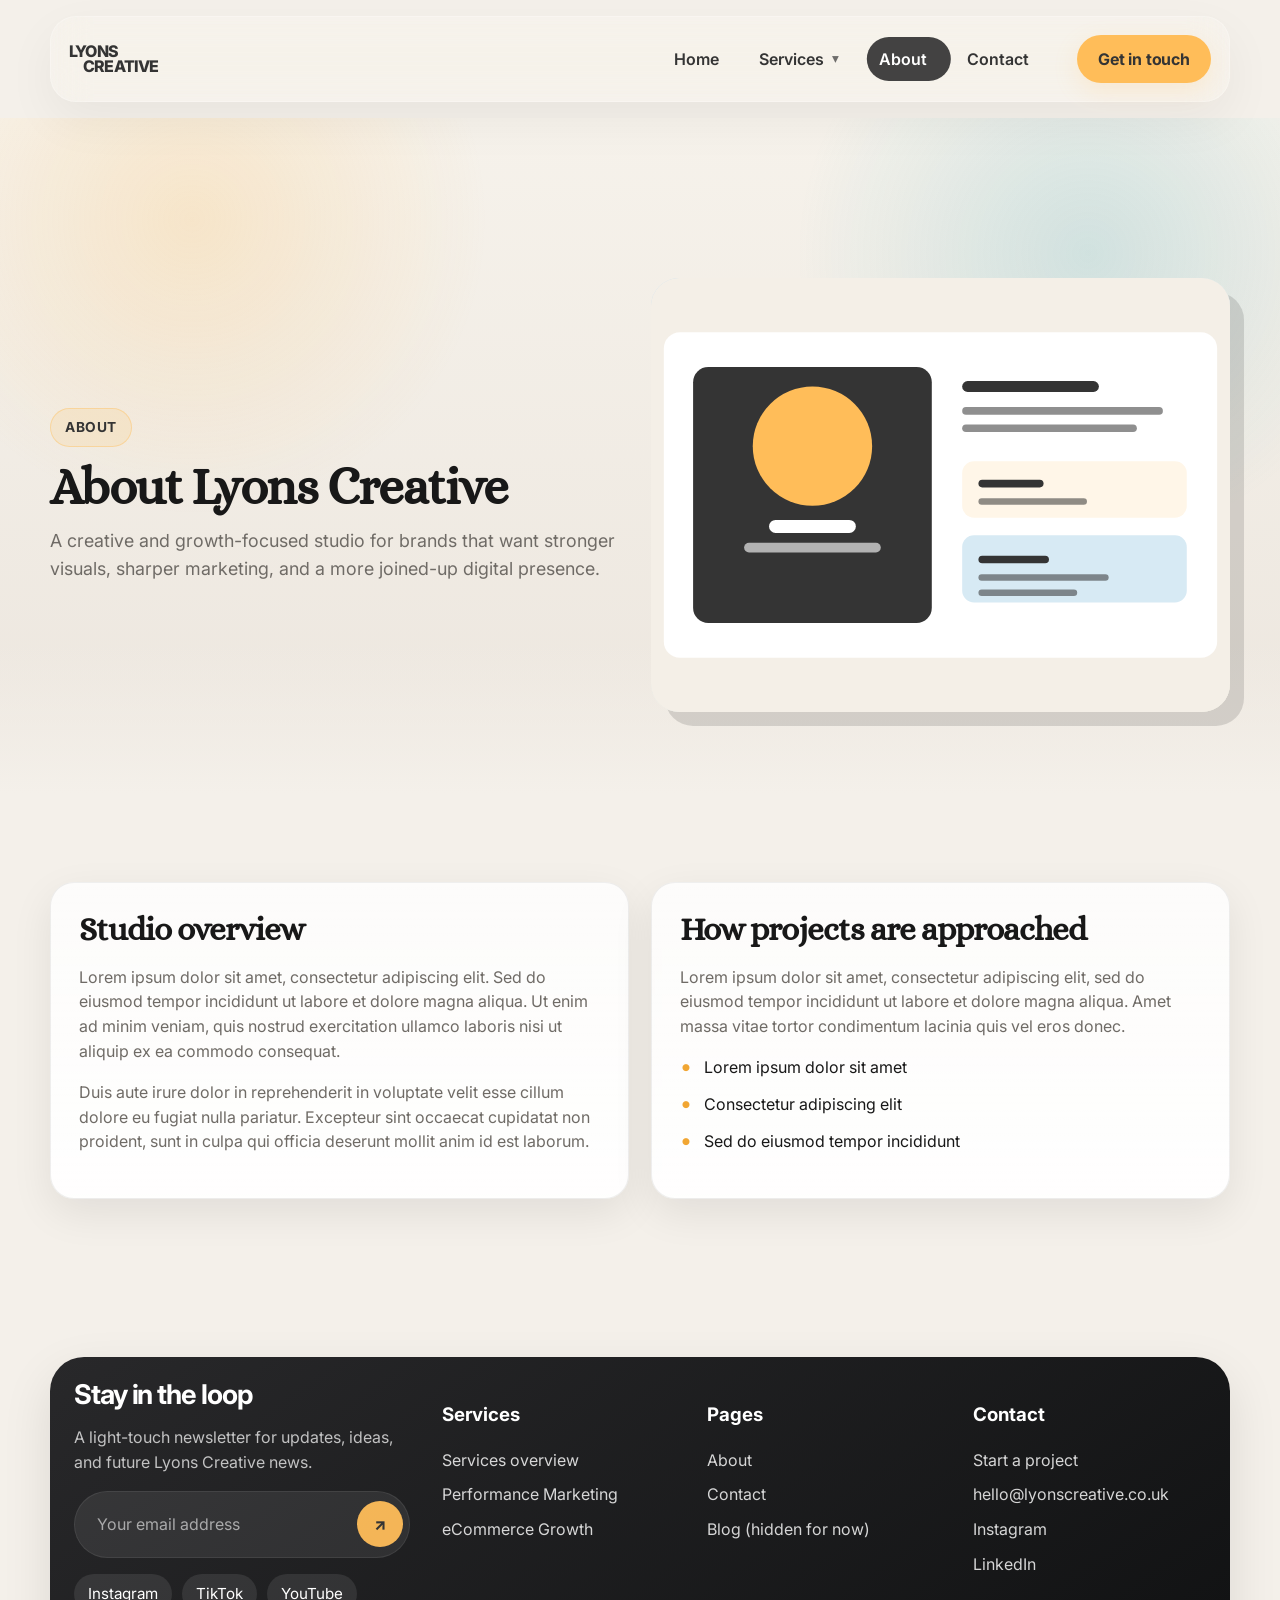
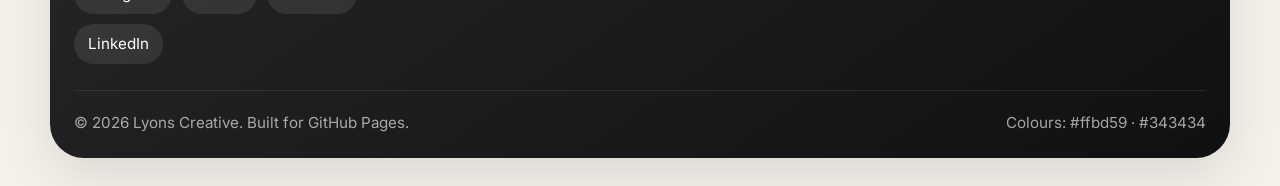
==== about.html @ acfa777e "Add files via upload" ====
<!doctype html>
<html lang="en">
<head>
  <meta charset="utf-8">
  <meta name="viewport" content="width=device-width, initial-scale=1">
  <title>About | Lyons Creative</title>
  <meta name="description" content="About Lyons Creative, a creative and growth-focused studio for modern brands.">
  <meta name="theme-color" content="#ffbd59">
  <meta property="og:title" content="About | Lyons Creative">
  <meta property="og:description" content="About Lyons Creative, a creative and growth-focused studio for modern brands.">
  <meta property="og:type" content="website">
  <link rel="stylesheet" href="assets/css/styles.css">
  <link rel="icon" href="assets/img/favicon.svg" type="image/svg+xml">
</head>
<body>
  <a class="skip-link" href="#main">Skip to content</a>
  <div class="page-shell">
    
<header class="site-header">
  <div class="header-shell">
    <a class="brand" href="index.html" aria-label="Lyons Creative home">
      <span>LYONS</span>
      <span>CREATIVE</span>
    </a>
    <div class="nav-wrap">
      <button class="nav-toggle" aria-expanded="false" aria-controls="primary-nav" aria-label="Open menu">☰</button>
      <nav class="site-nav" id="primary-nav" aria-label="Primary">
        <ul class="nav-list">
          <span class="nav-pill" aria-hidden="true"></span>
          <li class="nav-item" data-pill="true">
            <a class="nav-link" href="index.html">Home</a>
            
        </li><li class="nav-item has-dropdown" data-pill="true">
            <a class="nav-link" href="services.html">Services <span class="caret">▾</span></a>
            <div class="nav-dropdown"><a class="dropdown-link" href="performance-marketing.html">
                  <strong>Performance Marketing</strong>
                  <span>Paid ads, campaign management, creative testing</span>
                </a><a class="dropdown-link" href="ecommerce-growth.html">
                  <strong>eCommerce Growth</strong>
                  <span>Shopify, Klaviyo, flows, campaigns, retention</span>
                </a></div>
        </li><li class="nav-item is-current" data-pill="true">
            <a class="nav-link" href="about.html">About</a>
            
        </li><li class="nav-item" data-pill="true">
            <a class="nav-link" href="contact.html">Contact</a>
            
        </li>
        </ul>
      </nav>
      <a class="btn nav-cta" href="contact.html">Get in touch</a>
    </div>
  </div>
</header>

    <main id="main">
      
<section class="page-hero">
  <div class="container">
    <div class="grid-2" style="align-items:center;">
      <div class="section-head" style="margin-bottom:0;">
        <span class="eyebrow">About</span>
        <h1 class="title-xl">About Lyons Creative</h1>
        <p class="lead">A creative and growth-focused studio for brands that want stronger visuals, sharper marketing, and a more joined-up digital presence.</p>
      </div>
      <div class="image-card">
        <img src="assets/img/about-studio.svg" alt="Abstract studio illustration">
      </div>
    </div>
  </div>
</section>

<section class="section">
  <div class="container grid-2">
    <div class="card soft">
      <h2 class="title-md">Studio overview</h2>
      <p class="muted">Lorem ipsum dolor sit amet, consectetur adipiscing elit. Sed do eiusmod tempor incididunt ut labore et dolore magna aliqua. Ut enim ad minim veniam, quis nostrud exercitation ullamco laboris nisi ut aliquip ex ea commodo consequat.</p>
      <p class="muted">Duis aute irure dolor in reprehenderit in voluptate velit esse cillum dolore eu fugiat nulla pariatur. Excepteur sint occaecat cupidatat non proident, sunt in culpa qui officia deserunt mollit anim id est laborum.</p>
    </div>
    <div class="card soft">
      <h2 class="title-md">How projects are approached</h2>
      <p class="muted">Lorem ipsum dolor sit amet, consectetur adipiscing elit, sed do eiusmod tempor incididunt ut labore et dolore magna aliqua. Amet massa vitae tortor condimentum lacinia quis vel eros donec.</p>
      <ul class="check-list">
        <li>Lorem ipsum dolor sit amet</li>
        <li>Consectetur adipiscing elit</li>
        <li>Sed do eiusmod tempor incididunt</li>
      </ul>
    </div>
  </div>
</section>

    </main>
    
<footer class="site-footer">
  <div class="footer-shell">
    <div class="footer-grid">
      <div>
        <h2 class="footer-title">Stay in the loop</h2>
        <p class="muted" style="color: rgba(255,255,255,.72); max-width: 38ch;">A light-touch newsletter for updates, ideas, and future Lyons Creative news.</p>
        <form class="newsletter ajax-form" action="https://formspree.io/f/mpqkbgpd" method="POST" data-ajax-form data-success-message="Thanks — you’re on the list.">
          <input type="hidden" name="_subject" value="New newsletter signup from Lyons Creative">
          <input type="email" name="email" placeholder="Your email address" aria-label="Email address for newsletter" required>
          <button type="submit" aria-label="Submit newsletter form">↗</button>
        </form>
        <div class="form-status newsletter-status" role="status" aria-live="polite"></div>
        <div class="social-row">
          <a class="social-link" href="https://www.instagram.com" target="_blank" rel="noreferrer">Instagram</a>
          <a class="social-link" href="https://www.tiktok.com" target="_blank" rel="noreferrer">TikTok</a>
          <a class="social-link" href="https://www.youtube.com" target="_blank" rel="noreferrer">YouTube</a>
          <a class="social-link" href="https://www.linkedin.com" target="_blank" rel="noreferrer">LinkedIn</a>
        </div>
      </div>
      <div>
        <h3>Services</h3>
        <ul class="footer-list">
          <li><a href="services.html">Services overview</a></li>
          <li><a href="performance-marketing.html">Performance Marketing</a></li>
          <li><a href="ecommerce-growth.html">eCommerce Growth</a></li>
        </ul>
      </div>
      <div>
        <h3>Pages</h3>
        <ul class="footer-list">
          <li><a href="about.html">About</a></li>
          <li><a href="contact.html">Contact</a></li>
          <li><a href="blog.html">Blog (hidden for now)</a></li>
        </ul>
      </div>
      <div>
        <h3>Contact</h3>
        <ul class="footer-list">
          <li><a href="contact.html">Start a project</a></li>
          <li><a href="mailto:hello@lyonscreative.co.uk">hello@lyonscreative.co.uk</a></li>
          <li><a href="https://www.instagram.com" target="_blank" rel="noreferrer">Instagram</a></li>
          <li><a href="https://www.linkedin.com" target="_blank" rel="noreferrer">LinkedIn</a></li>
        </ul>
      </div>
    </div>
    <div class="footer-bottom">
      <span>© <span data-year></span> Lyons Creative. Built for GitHub Pages.</span>
      <span>Colours: #ffbd59 · #343434</span>
    </div>
  </div>
</footer>

  </div>
  <script src="assets/js/main.js"></script>
</body>
</html>
---- assets/css/styles.css ----
@import url("https://fonts.googleapis.com/css2?family=Alice&family=Inter:wght@400;500;600;700;800&display=swap");

:root {
  --accent: #ffbd59;
  --accent-strong: #f1a633;
  --charcoal: #343434;
  --ink: #181818;
  --bg: #f4f0ea;
  --bg-soft: #ede8e0;
  --card: #ffffff;
  --muted: #6f6b66;
  --line: rgba(52, 52, 52, 0.14);
  --shadow-soft: 0 14px 42px rgba(0, 0, 0, 0.08);
  --shadow-card: 0 18px 50px rgba(12, 12, 12, 0.1);
  --radius-xl: 32px;
  --radius-lg: 24px;
  --radius-md: 18px;
  --radius-sm: 12px;
  --container: min(1180px, calc(100vw - 32px));
  --nav-height: 84px;
}

* { box-sizing: border-box; }
html { scroll-behavior: smooth; }

body {
  margin: 0;
  font-family: "Inter", system-ui, -apple-system, BlinkMacSystemFont, "Segoe UI", sans-serif;
  background: var(--bg);
  color: var(--ink);
  line-height: 1.55;
}

body.menu-open { overflow: hidden; }
img { max-width: 100%; display: block; }
a { color: inherit; text-decoration: none; }
button, input, textarea { font: inherit; }
main { overflow: clip; }
.page-shell { min-height: 100vh; }
.container { width: var(--container); margin: 0 auto; }
.section { padding: 88px 0; }
.section-tight { padding: 56px 0; }

.section-head {
  display: grid;
  gap: 14px;
  margin-bottom: 34px;
  max-width: 740px;
}

.eyebrow {
  display: inline-flex;
  align-items: center;
  gap: 8px;
  width: fit-content;
  padding: 8px 14px;
  border-radius: 999px;
  background: rgba(255, 189, 89, 0.14);
  border: 1px solid rgba(255, 189, 89, 0.4);
  color: var(--charcoal);
  font-size: 0.86rem;
  font-weight: 700;
  letter-spacing: 0.04em;
  text-transform: uppercase;
}

.eyebrow.dark {
  background: rgba(255, 255, 255, 0.12);
  border-color: rgba(255, 255, 255, 0.18);
  color: #fff7e7;
}

.display, .title-xl, .title-lg, .title-md {
  font-family: "Alice", Georgia, serif;
  letter-spacing: -0.03em;
}

.display {
  margin: 0;
  font-size: clamp(2.8rem, 5vw, 5.1rem);
  line-height: 0.96;
}

.display.is-light { color: #fff; }

.title-xl {
  margin: 0;
  font-size: clamp(2.2rem, 4vw, 4rem);
  line-height: 1.02;
}

.title-lg {
  margin: 0;
  font-size: clamp(1.9rem, 3.2vw, 3.05rem);
  line-height: 1.08;
}

.title-md {
  margin: 0;
  font-size: clamp(1.5rem, 2.6vw, 2.35rem);
  line-height: 1.12;
}

.lead {
  margin: 0;
  font-size: clamp(1.02rem, 1.4vw, 1.17rem);
  color: var(--muted);
  max-width: 70ch;
}

.muted { color: var(--muted); }
.kicker { margin: 0; font-weight: 700; color: var(--charcoal); }
.flow > * + * { margin-top: 16px; }

.btn-row {
  display: flex;
  flex-wrap: wrap;
  gap: 12px;
  align-items: center;
}

.btn {
  --btn-bg: var(--accent);
  --btn-fg: var(--charcoal);
  display: inline-flex;
  align-items: center;
  justify-content: center;
  gap: 10px;
  min-height: 48px;
  padding: 0 20px;
  border-radius: 999px;
  border: 1px solid transparent;
  background: var(--btn-bg);
  color: var(--btn-fg);
  font-weight: 700;
  letter-spacing: -0.01em;
  box-shadow: 0 8px 24px rgba(255, 189, 89, 0.18);
  transition: transform 240ms ease, box-shadow 240ms ease, background-color 240ms ease, color 240ms ease, border-color 240ms ease;
}

.btn:hover, .btn:focus-visible {
  transform: translateY(-2px) scale(1.02);
  box-shadow: 0 16px 28px rgba(255, 189, 89, 0.28);
}

.btn:focus-visible {
  outline: 3px solid rgba(255, 189, 89, 0.38);
  outline-offset: 3px;
}

.btn.ghost {
  --btn-bg: rgba(255, 255, 255, 0.1);
  --btn-fg: #ffffff;
  border-color: rgba(255, 255, 255, 0.18);
  box-shadow: none;
  backdrop-filter: blur(10px);
}

.btn.ghost-dark {
  --btn-bg: rgba(52, 52, 52, 0.06);
  --btn-fg: var(--charcoal);
  border-color: rgba(52, 52, 52, 0.12);
  box-shadow: none;
}

.link-inline {
  display: inline-flex;
  gap: 8px;
  align-items: center;
  font-weight: 700;
  color: var(--charcoal);
}

.link-inline::after {
  content: "↗";
  transform: translateY(-1px);
}

.skip-link {
  position: absolute;
  left: 12px;
  top: -100px;
  z-index: 999;
  background: var(--ink);
  color: white;
  padding: 12px 16px;
  border-radius: 14px;
}

.skip-link:focus { top: 12px; }

.site-header {
  position: sticky;
  top: 0;
  z-index: 60;
  padding: 16px 0;
  pointer-events: none;
}

.site-header .header-shell {
  width: var(--container);
  margin: 0 auto;
  display: flex;
  align-items: center;
  gap: 18px;
  justify-content: space-between;
  min-height: var(--nav-height);
  padding: 14px 18px;
  border-radius: 26px;
  background: rgba(255, 255, 255, 0.14);
  backdrop-filter: blur(18px) saturate(140%);
  -webkit-backdrop-filter: blur(18px) saturate(140%);
  border: 1px solid rgba(255, 255, 255, 0.22);
  box-shadow: 0 18px 50px rgba(18, 18, 18, 0.05);
  pointer-events: auto;
}

.site-header.is-overlay {
  position: absolute;
  inset: 0 0 auto;
}

.site-header.is-overlay .header-shell {
  background: rgba(255, 255, 255, 0.14);
  border-color: rgba(255, 255, 255, 0.22);
  box-shadow: 0 18px 50px rgba(18, 18, 18, 0.05);
}

.site-header.is-overlay .brand,
.site-header.is-overlay .nav-link,
.site-header.is-overlay .nav-toggle {
  color: white;
}

.brand {
  position: relative;
  z-index: 2;
  display: inline-grid;
  gap: 0;
  min-width: 160px;
  font-weight: 800;
  line-height: 0.92;
  letter-spacing: -0.05em;
  color: var(--charcoal);
  transition: transform 220ms ease;
}

.brand span:last-child { padding-left: 14px; }
.brand:hover { transform: scale(1.045); }

.nav-wrap {
  position: relative;
  display: flex;
  align-items: center;
  gap: 18px;
}

.site-nav { position: relative; }

.nav-list {
  position: relative;
  display: flex;
  align-items: center;
  gap: 4px;
  list-style: none;
  margin: 0;
  padding: 6px;
  border-radius: 999px;
}

.nav-pill {
  position: absolute;
  top: 6px;
  left: 6px;
  width: 0;
  height: calc(100% - 12px);
  border-radius: 999px;
  background: rgba(52, 52, 52, 0.92);
  opacity: 0;
  transition: transform 260ms ease, width 260ms ease, opacity 220ms ease;
  pointer-events: none;
}

.site-header.is-overlay .nav-pill {
  background: rgba(255, 255, 255, 0.18);
  border: 1px solid rgba(255, 255, 255, 0.16);
}

.nav-item { position: relative; }

.nav-link {
  position: relative;
  z-index: 2;
  display: inline-flex;
  align-items: center;
  gap: 8px;
  height: 44px;
  padding: 0 18px;
  border-radius: 999px;
  color: var(--charcoal);
  font-weight: 600;
  transition: color 220ms ease;
}

.nav-link .caret { font-size: 0.85rem; opacity: 0.7; }
.nav-item.is-current > .nav-link, .nav-item.is-hovered > .nav-link { color: white; }

.nav-cta { margin-left: 6px; }

.nav-dropdown {
  position: absolute;
  top: calc(100% + 14px);
  left: 0;
  min-width: 260px;
  display: grid;
  gap: 8px;
  padding: 14px;
  border-radius: 22px;
  background: rgba(244, 240, 234, 0.96);
  border: 1px solid rgba(52, 52, 52, 0.08);
  box-shadow: var(--shadow-card);
  opacity: 0;
  visibility: hidden;
  transform: translateY(8px);
  transition: opacity 220ms ease, transform 220ms ease, visibility 220ms ease;
}

.site-header.is-overlay .nav-dropdown {
  background: rgba(36, 34, 33, 0.95);
  border-color: rgba(255, 255, 255, 0.1);
}

.nav-item.has-dropdown:hover .nav-dropdown,
.nav-item.has-dropdown:focus-within .nav-dropdown,
.nav-item.has-dropdown.is-open .nav-dropdown {
  opacity: 1;
  visibility: visible;
  transform: translateY(0);
}

.dropdown-link {
  display: grid;
  gap: 6px;
  padding: 14px 16px;
  border-radius: 16px;
  transition: background 220ms ease, transform 220ms ease;
}

.dropdown-link strong { font-size: 0.98rem; }
.dropdown-link span { font-size: 0.92rem; color: var(--muted); }
.site-header.is-overlay .dropdown-link { color: white; }
.site-header.is-overlay .dropdown-link span { color: rgba(255, 255, 255, 0.72); }

.dropdown-link:hover, .dropdown-link:focus-visible {
  background: rgba(255, 189, 89, 0.16);
  transform: translateX(2px);
}

.nav-toggle {
  display: none;
  width: 48px;
  height: 48px;
  border: 0;
  border-radius: 16px;
  background: rgba(52, 52, 52, 0.08);
  color: var(--charcoal);
}

.hero {
  position: relative;
  min-height: 100svh;
  display: grid;
  align-items: end;
  padding: 28px 0 28px;
}

.hero::before {
  content: "";
  position: absolute;
  inset: 0;
  background:
    linear-gradient(180deg, rgba(22, 20, 21, 0.42) 0%, rgba(22, 20, 21, 0.26) 22%, rgba(22, 20, 21, 0.52) 100%),
    radial-gradient(circle at 50% 70%, rgba(255, 189, 89, 0.2), transparent 38%);
  pointer-events: none;
}

.hero-media {
  position: absolute;
  inset: 0;
  overflow: hidden;
}

.hero-media img {
  width: 100%;
  height: 100%;
  object-fit: cover;
}

.hero-inner {
  position: relative;
  z-index: 2;
  width: var(--container);
  margin: 0 auto;
  display: grid;
  gap: 26px;
  padding: clamp(110px, 16vw, 160px) 0 46px;
}

.hero-frame {
  max-width: 840px;
  padding: clamp(20px, 3vw, 34px);
  border-radius: 34px;
  border: 1px solid rgba(255, 255, 255, 0.14);
  background: rgba(255, 255, 255, 0.06);
  backdrop-filter: blur(4px);
}

.hero-topnote {
  width: fit-content;
  display: inline-flex;
  align-items: center;
  gap: 12px;
  margin-bottom: 18px;
  padding: 12px 16px;
  border-radius: 18px;
  border: 1px solid rgba(255, 255, 255, 0.18);
  color: #fffaf2;
  background: rgba(255, 255, 255, 0.06);
  font-weight: 600;
}

.hero-copy { display: grid; gap: 18px; }
.hero-copy .lead { color: rgba(255, 255, 255, 0.84); max-width: 60ch; }

.section-card {
  background: var(--card);
  border-radius: var(--radius-xl);
  border: 1px solid rgba(52, 52, 52, 0.08);
  box-shadow: var(--shadow-soft);
}

.two-col {
  display: grid;
  grid-template-columns: 1.05fr 1fr;
  gap: 40px;
  align-items: center;
}

.image-card {
  position: relative;
  overflow: hidden;
  border-radius: 28px;
  background: linear-gradient(160deg, #c9e0f0, #f1efe2);
  box-shadow: 14px 14px 0 rgba(52, 52, 52, 0.16);
}

.image-card img {
  width: 100%;
  aspect-ratio: 4 / 3;
  object-fit: cover;
}

.logo-row {
  display: flex;
  flex-wrap: wrap;
  gap: 28px;
  align-items: center;
}

.logo-chip {
  display: inline-flex;
  align-items: center;
  gap: 10px;
  padding: 10px 16px;
  border-radius: 999px;
  background: rgba(52, 52, 52, 0.04);
  transition: transform 220ms ease, background 220ms ease;
}

.logo-chip:hover {
  transform: scale(1.06);
  background: rgba(255, 189, 89, 0.16);
}

.logo-chip strong { font-size: 1.1rem; }

.ticker-wrap {
  overflow: hidden;
  border-radius: 999px;
  background: var(--charcoal);
  color: #fff9f0;
  border: 1px solid rgba(0, 0, 0, 0.14);
}

.ticker {
  display: flex;
  min-width: max-content;
  padding: 14px 0;
  font-weight: 600;
  white-space: nowrap;
  animation: tickerScroll 28s linear infinite;
}

.ticker:hover { animation-play-state: paused; }
.ticker span { padding-right: 40px; }

@keyframes tickerScroll {
  from { transform: translateX(0); }
  to { transform: translateX(-50%); }
}

.dark-panel {
  padding: 34px;
  border-radius: 28px;
  background: linear-gradient(145deg, #2f2f32, #1d1d20);
  color: white;
  box-shadow: var(--shadow-card);
}

.roll-grid {
  display: grid;
  grid-template-columns: repeat(2, minmax(0, 1fr));
  gap: 18px;
}

.roll-card {
  position: relative;
  min-height: 196px;
  padding: 24px 22px;
  border-radius: 24px;
  border: 1px solid rgba(255, 255, 255, 0.12);
  overflow: hidden;
  background: rgba(255, 255, 255, 0.04);
  transition: transform 240ms ease, border-color 240ms ease, background 240ms ease;
}

.roll-card:hover {
  transform: translateY(-4px);
  border-color: rgba(255, 189, 89, 0.5);
  background: rgba(255, 255, 255, 0.06);
}

.roll-card .label {
  margin: 0 0 20px;
  font-size: 0.85rem;
  letter-spacing: 0.07em;
  text-transform: uppercase;
  color: rgba(255, 255, 255, 0.58);
}

.roll-headline {
  position: relative;
  height: 94px;
  overflow: hidden;
}

.roll-track {
  position: absolute;
  inset: 0;
  display: grid;
  grid-auto-rows: 94px;
  transition: transform 320ms cubic-bezier(.2,.8,.2,1);
}

.roll-card:hover .roll-track { transform: translateY(-94px); }

.roll-primary, .roll-secondary {
  display: flex;
  align-items: center;
  font-size: clamp(1.6rem, 2vw, 2.35rem);
  line-height: 0.98;
  font-weight: 800;
  letter-spacing: -0.04em;
}

.roll-secondary { color: var(--accent); }

.roll-body {
  margin-top: 18px;
  max-width: 36ch;
  color: rgba(255, 255, 255, 0.78);
}

.split-cta {
  display: grid;
  grid-template-columns: 1.15fr 0.85fr;
  gap: 30px;
  align-items: stretch;
}

.split-cta .panel {
  border-radius: 28px;
  padding: 32px;
  border: 1px solid rgba(52, 52, 52, 0.08);
  background: linear-gradient(180deg, rgba(255,255,255,0.68), rgba(255,255,255,0.92));
  box-shadow: var(--shadow-soft);
}

.list-points {
  display: grid;
  gap: 14px;
  margin: 0;
  padding: 0;
  list-style: none;
}

.list-points li {
  display: flex;
  align-items: flex-start;
  gap: 12px;
}

.list-points li::before {
  content: "";
  width: 10px;
  height: 10px;
  margin-top: 9px;
  border-radius: 999px;
  background: var(--accent);
  flex: 0 0 auto;
}

.page-hero {
  position: relative;
  padding: 160px 0 82px;
  overflow: hidden;
  background:
    radial-gradient(circle at 15% 15%, rgba(255, 189, 89, 0.22), transparent 24%),
    radial-gradient(circle at 85% 20%, rgba(47, 160, 181, 0.18), transparent 24%),
    linear-gradient(180deg, #f6f2eb 0%, #ece6de 100%);
}

.page-hero::after {
  content: "";
  position: absolute;
  inset: auto 0 0;
  height: 150px;
  background: linear-gradient(to bottom, transparent, rgba(244, 240, 234, 1));
  pointer-events: none;
}

.page-hero .container {
  position: relative;
  z-index: 1;
}

.grid-2, .grid-3, .grid-4 { display: grid; gap: 22px; }
.grid-2 { grid-template-columns: repeat(2, minmax(0, 1fr)); }
.grid-3 { grid-template-columns: repeat(3, minmax(0, 1fr)); }
.grid-4 { grid-template-columns: repeat(4, minmax(0, 1fr)); }

.card {
  padding: 28px;
  border-radius: 24px;
  background: white;
  border: 1px solid rgba(52, 52, 52, 0.08);
  box-shadow: var(--shadow-soft);
}

.card.soft { background: linear-gradient(180deg, rgba(255,255,255,0.78), rgba(255,255,255,0.94)); }

.card.dark {
  background: linear-gradient(145deg, #302f32, #1d1d20);
  color: white;
  border-color: rgba(255,255,255,0.08);
}

.card .icon {
  width: 50px;
  height: 50px;
  display: inline-grid;
  place-items: center;
  margin-bottom: 16px;
  border-radius: 16px;
  background: rgba(255, 189, 89, 0.18);
  color: var(--charcoal);
  font-size: 1.35rem;
}

.service-card {
  display: grid;
  gap: 18px;
  padding: 22px;
  border-radius: 26px;
  background: white;
  border: 1px solid rgba(52, 52, 52, 0.08);
  box-shadow: var(--shadow-soft);
  transition: transform 240ms ease, box-shadow 240ms ease;
}

.service-card:hover {
  transform: translateY(-4px);
  box-shadow: var(--shadow-card);
}

.service-card img {
  aspect-ratio: 16 / 10;
  object-fit: cover;
  border-radius: 20px;
}

.service-card h3 {
  margin: 0;
  font-size: 1.45rem;
  letter-spacing: -0.03em;
}

.service-card p { margin: 0; color: var(--muted); }

.check-list {
  display: grid;
  gap: 12px;
  margin: 0;
  padding: 0;
  list-style: none;
}

.check-list li {
  display: flex;
  gap: 12px;
  align-items: flex-start;
}

.check-list li::before {
  content: "•";
  color: var(--accent-strong);
  font-size: 1.4rem;
  line-height: 1;
}

.feature-band { padding: 20px 0; overflow: hidden; }
.feature-band .band-inner { display: flex; gap: 12px; flex-wrap: wrap; }

.tag {
  display: inline-flex;
  align-items: center;
  gap: 8px;
  padding: 11px 14px;
  border-radius: 999px;
  background: rgba(52, 52, 52, 0.05);
  color: var(--charcoal);
  font-weight: 600;
}

.stats {
  display: grid;
  grid-template-columns: repeat(3, minmax(0, 1fr));
  gap: 18px;
}

.stat {
  padding: 22px;
  border-radius: 24px;
  background: rgba(255, 255, 255, 0.75);
  border: 1px solid rgba(52, 52, 52, 0.08);
}

.stat strong {
  display: block;
  font-family: "Alice", Georgia, serif;
  font-size: clamp(2rem, 3vw, 3rem);
  line-height: 1;
  margin-bottom: 10px;
}

.post-grid {
  display: grid;
  gap: 22px;
  grid-template-columns: repeat(3, minmax(0, 1fr));
}

.post-card {
  border-radius: 24px;
  overflow: hidden;
  background: white;
  border: 1px solid rgba(52, 52, 52, 0.08);
  box-shadow: var(--shadow-soft);
}

.post-card img {
  aspect-ratio: 16 / 9;
  object-fit: cover;
}

.post-card .copy {
  padding: 22px;
  display: grid;
  gap: 14px;
}

.contact-shell {
  display: grid;
  gap: 24px;
  grid-template-columns: 1fr 0.9fr;
  align-items: start;
}

.form-card {
  padding: 28px;
  border-radius: 26px;
  background: white;
  border: 1px solid rgba(52, 52, 52, 0.08);
  box-shadow: var(--shadow-soft);
}

.form-grid {
  display: grid;
  gap: 16px;
  grid-template-columns: repeat(2, minmax(0, 1fr));
}

.field, .field-full {
  display: grid;
  gap: 8px;
}

.field-full { grid-column: 1 / -1; }

label {
  font-weight: 600;
  color: var(--charcoal);
}

input, textarea {
  width: 100%;
  border: 1px solid rgba(52, 52, 52, 0.14);
  background: #fffdf9;
  border-radius: 16px;
  padding: 14px 16px;
  transition: border-color 220ms ease, box-shadow 220ms ease;
}

input:focus, textarea:focus {
  outline: none;
  border-color: rgba(255, 189, 89, 0.8);
  box-shadow: 0 0 0 4px rgba(255, 189, 89, 0.18);
}

textarea {
  min-height: 150px;
  resize: vertical;
}

.form-note {
  font-size: 0.95rem;
  color: var(--muted);
}

.info-stack { display: grid; gap: 18px; }

.info-card {
  padding: 24px;
  border-radius: 24px;
  background: linear-gradient(180deg, rgba(255,255,255,0.72), rgba(255,255,255,0.9));
  border: 1px solid rgba(52, 52, 52, 0.08);
  box-shadow: var(--shadow-soft);
}

.site-footer {
  margin-top: 70px;
  padding: 0 0 28px;
}

.footer-shell {
  width: var(--container);
  margin: 0 auto;
  padding: 24px;
  border-radius: 34px;
  background: linear-gradient(145deg, #28282a, #0f1011);
  color: white;
  box-shadow: var(--shadow-card);
}

.footer-grid {
  display: grid;
  gap: 32px;
  grid-template-columns: 1.15fr 0.8fr 0.8fr 0.8fr;
}

.footer-title {
  margin: 0 0 14px;
  font-size: 1.7rem;
  line-height: 1.04;
  letter-spacing: -0.04em;
}

.newsletter {
  display: flex;
  max-width: 360px;
  padding: 6px;
  border-radius: 999px;
  background: rgba(255, 255, 255, 0.08);
  border: 1px solid rgba(255, 255, 255, 0.08);
}

.newsletter input {
  border: 0;
  background: transparent;
  color: white;
  box-shadow: none;
}

.newsletter input::placeholder { color: rgba(255,255,255,0.58); }

.newsletter button {
  flex: 0 0 auto;
  width: 46px;
  height: 46px;
  border: 0;
  border-radius: 999px;
  background: rgba(255, 189, 89, 0.95);
  color: var(--charcoal);
  font-weight: 800;
}

.social-row {
  display: flex;
  flex-wrap: wrap;
  gap: 10px;
  margin-top: 16px;
}

.social-link {
  display: inline-flex;
  align-items: center;
  justify-content: center;
  min-width: 40px;
  height: 40px;
  padding: 0 14px;
  border-radius: 999px;
  background: rgba(255, 255, 255, 0.09);
  color: white;
  font-size: 0.95rem;
  transition: transform 220ms ease, background 220ms ease;
}

.social-link:hover {
  transform: translateY(-2px);
  background: rgba(255, 189, 89, 0.18);
}

.footer-list {
  display: grid;
  gap: 10px;
  margin: 0;
  padding: 0;
  list-style: none;
}

.footer-list a {
  color: rgba(255, 255, 255, 0.82);
  transition: color 220ms ease;
}

.footer-list a:hover { color: white; }

.footer-bottom {
  display: flex;
  justify-content: space-between;
  gap: 18px;
  align-items: center;
  margin-top: 26px;
  padding-top: 20px;
  border-top: 1px solid rgba(255,255,255,0.09);
  color: rgba(255,255,255,0.62);
  font-size: 0.95rem;
}

.hidden { display: none !important; }

@media (max-width: 1080px) {
  .two-col, .split-cta, .contact-shell, .footer-grid { grid-template-columns: 1fr; }
  .grid-4 { grid-template-columns: repeat(2, minmax(0, 1fr)); }
  .grid-3, .post-grid, .stats { grid-template-columns: 1fr; }
}

@media (max-width: 900px) {
  .roll-grid, .grid-2, .form-grid { grid-template-columns: 1fr; }
  .site-header .header-shell { min-height: 72px; position: relative; }
  .nav-wrap { position: static; }
  .nav-toggle { display: inline-grid; place-items: center; }

  .site-nav {
    position: absolute;
    top: calc(100% + 10px);
    right: 0;
    left: 0;
    width: 100%;
    opacity: 0;
    visibility: hidden;
    transform: translateY(-8px);
    transition: opacity 220ms ease, transform 220ms ease, visibility 220ms ease;
    z-index: 80;
  }

  .site-nav.is-open {
    opacity: 1;
    visibility: visible;
    transform: translateY(0);
  }

  .nav-list {
    flex-direction: column;
    align-items: stretch;
    gap: 2px;
    padding: 16px;
    border-radius: 24px;
    background: rgba(244, 240, 234, 0.98);
    border: 1px solid rgba(52, 52, 52, 0.08);
    box-shadow: var(--shadow-card);
  }

  .site-header.is-overlay .nav-list {
    background: rgba(32, 31, 33, 0.96);
    border-color: rgba(255, 255, 255, 0.08);
  }

  .nav-pill { display: none; }

  .nav-link {
    justify-content: space-between;
    height: auto;
    min-height: 46px;
    width: 100%;
  }

  .nav-list {
    width: 100%;
  }

  .nav-item.is-current > .nav-link,
  .nav-item.is-hovered > .nav-link {
    color: var(--charcoal);
    background: rgba(255, 189, 89, 0.16);
  }

  .site-header.is-overlay .nav-item.is-current > .nav-link,
  .site-header.is-overlay .nav-item.is-hovered > .nav-link {
    color: white;
    background: rgba(255, 189, 89, 0.14);
  }

  /* Mobile Services submenu: collapsed by default, animated open on click. */
  .nav-dropdown {
    display: grid;
    position: static;
    min-width: unset;
    max-height: 0;
    overflow: hidden;
    gap: 8px;
    margin-top: 0;
    padding: 0 8px 0 16px;
    opacity: 0;
    visibility: hidden;
    transform: translateY(-6px);
    background: transparent !important;
    border: 0 !important;
    box-shadow: none;
    transition: max-height 320ms ease, opacity 220ms ease, transform 260ms ease, margin-top 260ms ease, padding 260ms ease, visibility 0ms linear 320ms;
  }

  .nav-item.has-dropdown.is-open .nav-dropdown {
    max-height: 360px;
    margin-top: 8px;
    padding: 8px 8px 8px 16px;
    opacity: 1;
    visibility: visible;
    transform: translateY(0);
    transition: max-height 320ms ease, opacity 220ms ease, transform 260ms ease, margin-top 260ms ease, padding 260ms ease, visibility 0ms;
  }

  .nav-cta { display: none; }
}

@media (max-width: 640px) {
  :root { --container: min(1180px, calc(100vw - 20px)); }
  .section { padding: 72px 0; }
  .hero-inner { padding-top: 118px; padding-bottom: 28px; }
  .hero-frame { padding: 18px; border-radius: 24px; }
  .dark-panel, .card, .service-card, .form-card, .info-card, .split-cta .panel { padding: 22px; }
  .footer-shell { padding: 18px; }
  .footer-bottom { flex-direction: column; align-items: flex-start; }
  .grid-4 { grid-template-columns: 1fr; }
}


.hero.hero-parallax {
  isolation: isolate;
  background: linear-gradient(180deg, #f7c57c 0%, #f4b86d 18%, #e39f68 36%, #7797a0 72%, #355c60 100%);
}

.hero.hero-parallax::before {
  background:
    linear-gradient(180deg, rgba(24, 20, 18, 0.16) 0%, rgba(24, 20, 18, 0.08) 18%, rgba(24, 20, 18, 0.42) 100%),
    radial-gradient(circle at 50% 68%, rgba(255, 208, 133, 0.38), transparent 28%),
    radial-gradient(circle at 18% 20%, rgba(255, 247, 228, 0.42), transparent 26%);
}

.hero-media {
  transform: translate3d(0, calc(var(--parallax-offset, 0px) * 0.35), 0);
  will-change: transform;
}

.hero-parallax-layer,
.hero-grain {
  position: absolute;
  inset: 0;
}

.hero-sky {
  background:
    radial-gradient(circle at 50% 28%, rgba(255, 248, 232, 0.78), rgba(255, 248, 232, 0.05) 22%, transparent 24%),
    linear-gradient(180deg, rgba(255, 237, 203, 0.92) 0%, rgba(255, 198, 124, 0.92) 24%, rgba(230, 144, 102, 0.88) 52%, rgba(93, 131, 142, 0.8) 78%, rgba(42, 74, 79, 0.84) 100%);
}

.hero-glow {
  inset: auto 0 18% 0;
  height: 48%;
  background:
    radial-gradient(circle at 50% 20%, rgba(255, 214, 151, 0.72), rgba(255, 214, 151, 0.18) 18%, transparent 42%),
    radial-gradient(circle at 70% 42%, rgba(255, 245, 232, 0.16), transparent 18%),
    radial-gradient(circle at 30% 52%, rgba(255, 245, 232, 0.14), transparent 14%);
  transform: translate3d(0, calc(var(--parallax-offset, 0px) * 0.18), 0);
}

.hero-horizon {
  inset: auto 0 0;
  height: 42%;
  background:
    linear-gradient(180deg, rgba(57, 94, 98, 0) 0%, rgba(57, 94, 98, 0.24) 14%, rgba(38, 68, 72, 0.82) 62%, rgba(28, 51, 54, 0.96) 100%),
    radial-gradient(circle at 50% 0%, rgba(255, 211, 132, 0.16), transparent 34%);
  transform: translate3d(0, calc(var(--parallax-offset, 0px) * 0.55), 0) scale(1.04);
  transform-origin: center bottom;
}

.hero-palms {
  bottom: -4%;
  top: auto;
  width: min(34vw, 360px);
  height: 92%;
  background-repeat: no-repeat;
  background-size: contain;
  opacity: 0.92;
  filter: drop-shadow(0 18px 30px rgba(0, 0, 0, 0.22));
}

.hero-palms-left {
  left: -1%;
  background-image: url("data:image/svg+xml,%3Csvg xmlns='http://www.w3.org/2000/svg' viewBox='0 0 320 760'%3E%3Cg fill='none' stroke='%231a2323' stroke-linecap='round' stroke-linejoin='round'%3E%3Cpath d='M108 760C118 642 128 566 154 472C179 380 215 286 270 194' stroke-width='16'/%3E%3Cpath d='M267 196C224 212 189 213 142 198' stroke-width='12'/%3E%3Cpath d='M267 197C220 178 186 147 164 108' stroke-width='12'/%3E%3Cpath d='M267 196C230 228 204 262 191 304' stroke-width='12'/%3E%3Cpath d='M267 195C240 156 233 118 242 78' stroke-width='12'/%3E%3Cpath d='M260 185C218 160 174 156 128 168' stroke-width='10'/%3E%3Cpath d='M256 186C220 220 190 247 150 267' stroke-width='10'/%3E%3Cpath d='M213 292C180 294 146 284 112 263' stroke-width='10'/%3E%3Cpath d='M211 292C178 271 157 240 146 210' stroke-width='10'/%3E%3Cpath d='M205 292C172 317 146 345 128 379' stroke-width='10'/%3E%3C/g%3E%3C/svg%3E");
  transform: translate3d(0, calc(var(--parallax-offset, 0px) * 0.7), 0);
}

.hero-palms-right {
  right: -1%;
  background-image: url("data:image/svg+xml,%3Csvg xmlns='http://www.w3.org/2000/svg' viewBox='0 0 320 760'%3E%3Cg fill='none' stroke='%231a2323' stroke-linecap='round' stroke-linejoin='round'%3E%3Cpath d='M212 760C202 642 192 566 166 472C141 380 105 286 50 194' stroke-width='16'/%3E%3Cpath d='M53 196C96 212 131 213 178 198' stroke-width='12'/%3E%3Cpath d='M53 197C100 178 134 147 156 108' stroke-width='12'/%3E%3Cpath d='M53 196C90 228 116 262 129 304' stroke-width='12'/%3E%3Cpath d='M53 195C80 156 87 118 78 78' stroke-width='12'/%3E%3Cpath d='M60 185C102 160 146 156 192 168' stroke-width='10'/%3E%3Cpath d='M64 186C100 220 130 247 170 267' stroke-width='10'/%3E%3Cpath d='M107 292C140 294 174 284 208 263' stroke-width='10'/%3E%3Cpath d='M109 292C142 271 163 240 174 210' stroke-width='10'/%3E%3Cpath d='M115 292C148 317 174 345 192 379' stroke-width='10'/%3E%3C/g%3E%3C/svg%3E");
  transform: translate3d(0, calc(var(--parallax-offset, 0px) * 0.82), 0);
}

.hero-grain {
  background-image:
    linear-gradient(rgba(255,255,255,0.03), rgba(255,255,255,0.03)),
    url("data:image/svg+xml,%3Csvg xmlns='http://www.w3.org/2000/svg' width='160' height='160' viewBox='0 0 160 160'%3E%3Cg fill='%23ffffff' fill-opacity='.045'%3E%3Ccircle cx='12' cy='18' r='1'/%3E%3Ccircle cx='54' cy='40' r='1'/%3E%3Ccircle cx='96' cy='22' r='1'/%3E%3Ccircle cx='132' cy='52' r='1'/%3E%3Ccircle cx='28' cy='104' r='1'/%3E%3Ccircle cx='74' cy='120' r='1'/%3E%3Ccircle cx='122' cy='102' r='1'/%3E%3Ccircle cx='148' cy='134' r='1'/%3E%3C/g%3E%3C/svg%3E");
  mix-blend-mode: soft-light;
  opacity: 0.75;
}

@media (prefers-reduced-motion: reduce) {
  .hero-media,
  .hero-glow,
  .hero-horizon,
  .hero-palms-left,
  .hero-palms-right {
    transform: none !important;
  }
}


/* Refinements: real tool logos, cleaner hero, smoother ticker, footer/contact fixes */
.logo-row-images {
  gap: 18px;
}

.logo-chip-image {
  min-height: 58px;
  padding: 12px 18px;
  background: #fff;
  border: 1px solid rgba(52, 52, 52, 0.1);
  box-shadow: 0 12px 28px rgba(18, 18, 18, 0.06);
}

.logo-chip-image img {
  display: block;
  width: auto;
  height: clamp(28px, 4vw, 42px);
  max-width: 220px;
  object-fit: contain;
}

.hero.hero-parallax {
  background:
    radial-gradient(circle at 50% 28%, rgba(255, 245, 220, 0.82), transparent 24%),
    radial-gradient(circle at 78% 42%, rgba(255, 189, 89, 0.32), transparent 25%),
    linear-gradient(180deg, #ffd89b 0%, #f2b474 32%, #d78c65 52%, #627f86 75%, #2f5358 100%);
}

.hero-palms {
  display: none;
}

.hero-grain {
  opacity: 0.28;
}

.hero-frame {
  max-width: 900px;
  background: rgba(255, 255, 255, 0.09);
  border-color: rgba(255, 255, 255, 0.22);
}

.ticker {
  gap: 0;
  animation-duration: 24s;
}

.ticker span {
  display: inline-block;
  padding-right: 0;
}

.newsletter {
  align-items: center;
}

.newsletter input {
  flex: 1 1 auto;
  min-width: 0;
}

.newsletter button {
  display: inline-grid;
  place-items: center;
  line-height: 1;
  cursor: pointer;
  transition: transform 220ms ease, background-color 220ms ease, box-shadow 220ms ease;
}

.newsletter button:hover,
.newsletter button:focus-visible {
  transform: translateY(-1px) scale(1.05);
  background: #ffd083;
  box-shadow: 0 12px 24px rgba(255, 189, 89, 0.22);
}

.info-card .footer-list a {
  color: var(--charcoal);
  font-weight: 700;
}

.info-card .footer-list a:hover,
.info-card .footer-list a:focus-visible {
  color: var(--accent-strong);
}

.conversion-cta {
  padding: 72px 0 18px;
}

.conversion-cta-card {
  display: grid;
  grid-template-columns: 1.15fr 0.85fr;
  gap: 28px;
  align-items: center;
  padding: clamp(26px, 4vw, 44px);
  border-radius: 32px;
  background:
    radial-gradient(circle at 92% 18%, rgba(255, 189, 89, 0.32), transparent 28%),
    linear-gradient(145deg, #ffffff, #f7f1e8);
  border: 1px solid rgba(52, 52, 52, 0.08);
  box-shadow: var(--shadow-card);
}

.conversion-cta-actions {
  display: flex;
  gap: 12px;
  flex-wrap: wrap;
  justify-content: flex-end;
}

@media (max-width: 900px) {
  .conversion-cta-card {
    grid-template-columns: 1fr;
  }
  .conversion-cta-actions {
    justify-content: flex-start;
  }
}


/* Enhanced contact forms */
.required-star {
  color: #d83b2d;
  font-weight: 800;
  margin-left: 2px;
}

.contact-form .form-grid { gap: 18px; }
.floating-field { position: relative; }

.floating-field label {
  display: inline-flex;
  align-items: center;
  gap: 2px;
  margin-bottom: 8px;
  transition: transform 180ms ease, color 180ms ease;
}

.floating-field:focus-within label {
  color: var(--accent-strong);
  transform: translateY(-1px);
}

select {
  width: 100%;
  min-height: 54px;
  border: 1px solid rgba(52, 52, 52, 0.14);
  background-color: #fffdf9;
  border-radius: 999px;
  padding: 14px 48px 14px 18px;
  color: var(--charcoal);
  font: inherit;
  font-weight: 500;
  line-height: 1.2;
  cursor: pointer;
  appearance: none;
  -webkit-appearance: none;
  background-image:
    linear-gradient(45deg, transparent 50%, var(--charcoal) 50%),
    linear-gradient(135deg, var(--charcoal) 50%, transparent 50%);
  background-position:
    calc(100% - 24px) 50%,
    calc(100% - 18px) 50%;
  background-size: 6px 6px, 6px 6px;
  background-repeat: no-repeat;
  transition: border-color 220ms ease, box-shadow 220ms ease, transform 220ms ease, background-color 220ms ease;
}

select:hover {
  border-color: rgba(255, 189, 89, 0.7);
  background-color: #fff9ee;
}

select:focus {
  outline: none;
  border-color: rgba(255, 189, 89, 0.9);
  box-shadow: 0 0 0 5px rgba(255, 189, 89, 0.18);
}

select option {
  color: var(--charcoal);
  background: #fffdf9;
  font: inherit;
}

input:hover, textarea:hover { border-color: rgba(52, 52, 52, 0.28); }
input:focus, textarea:focus, select:focus { transform: translateY(-1px); }

.field-help {
  display: block;
  margin-top: 8px;
  color: var(--muted);
  font-size: 0.9rem;
}

.form-status {
  min-height: 0;
  margin: 12px 0 0;
  padding: 0;
  border-radius: 16px;
  font-weight: 700;
  opacity: 0;
  transform: translateY(8px);
  transition: opacity 240ms ease, transform 240ms ease, padding 240ms ease, background-color 240ms ease, color 240ms ease;
}

.form-status.is-visible {
  opacity: 1;
  transform: translateY(0);
  padding: 14px 16px;
}

.form-status.is-success {
  background: rgba(255, 189, 89, 0.22);
  color: var(--charcoal);
  border: 1px solid rgba(255, 189, 89, 0.45);
}

.form-status.is-error {
  background: rgba(216, 59, 45, 0.1);
  color: #8d261f;
  border: 1px solid rgba(216, 59, 45, 0.22);
}

.newsletter-status {
  max-width: 360px;
  font-size: 0.95rem;
}

.newsletter button {
  display: inline-flex;
  align-items: center;
  justify-content: center;
  line-height: 1;
  transition: transform 220ms ease, box-shadow 220ms ease, background-color 220ms ease;
}

.newsletter button:hover, .newsletter button:focus-visible {
  transform: translateY(-1px) scale(1.04);
  box-shadow: 0 12px 28px rgba(255, 189, 89, 0.28);
  background: #ffd183;
}

.ajax-form.is-submitting .btn, .ajax-form.is-submitting button[type="submit"] {
  opacity: 0.72;
  cursor: progress;
}

.ajax-form.is-submitting input, .ajax-form.is-submitting textarea, .ajax-form.is-submitting select {
  pointer-events: none;
}

/* Custom contact service dropdown */
.custom-select {
  position: relative;
  width: 100%;
}

.native-select-hidden {
  position: absolute;
  width: 1px;
  height: 1px;
  opacity: 0;
  pointer-events: none;
}

.custom-select-trigger {
  display: flex;
  align-items: center;
  justify-content: space-between;
  gap: 14px;
  width: 100%;
  min-height: 54px;
  border: 1px solid rgba(52, 52, 52, 0.14);
  background: #fffdf9;
  border-radius: 16px;
  padding: 14px 16px;
  color: var(--charcoal);
  font: inherit;
  font-weight: 400;
  line-height: 1.2;
  cursor: pointer;
  text-align: left;
  transition: border-color 220ms ease, box-shadow 220ms ease, transform 220ms ease, background 220ms ease;
}

.custom-select-trigger.is-placeholder {
  color: var(--muted);
}

.custom-select-trigger:hover {
  border-color: rgba(52, 52, 52, 0.28);
}

.custom-select.is-open .custom-select-trigger,
.custom-select-trigger:focus {
  outline: none;
  border-color: rgba(255, 189, 89, 0.8);
  box-shadow: 0 0 0 4px rgba(255, 189, 89, 0.18);
  transform: translateY(-1px);
}

.custom-select-arrow {
  width: 10px;
  height: 10px;
  border-right: 2px solid var(--charcoal);
  border-bottom: 2px solid var(--charcoal);
  transform: rotate(45deg) translateY(-2px);
  transition: transform 180ms ease;
  flex: 0 0 auto;
}

.custom-select.is-open .custom-select-arrow {
  transform: rotate(225deg) translate(-2px, -1px);
}

.custom-select-menu {
  position: absolute;
  top: calc(100% + 8px);
  left: 0;
  right: 0;
  z-index: 40;
  display: grid;
  gap: 4px;
  padding: 8px;
  border: 1px solid rgba(52, 52, 52, 0.12);
  border-radius: 16px;
  background: #fffdf9;
  box-shadow: var(--shadow-card);
  opacity: 0;
  visibility: hidden;
  transform: translateY(-6px);
  transition: opacity 180ms ease, transform 180ms ease, visibility 180ms ease;
}

.custom-select.is-open .custom-select-menu {
  opacity: 1;
  visibility: visible;
  transform: translateY(0);
}

.custom-select-menu button {
  width: 100%;
  border: 0;
  border-radius: 12px;
  background: transparent;
  padding: 12px 14px;
  color: var(--charcoal);
  font: inherit;
  font-weight: 400;
  text-align: left;
  cursor: pointer;
  transition: background 160ms ease, color 160ms ease;
}

.custom-select-menu button:hover,
.custom-select-menu button:focus,
.custom-select-menu button.is-selected {
  outline: none;
  background: rgba(255, 189, 89, 0.18);
  color: var(--charcoal);
}
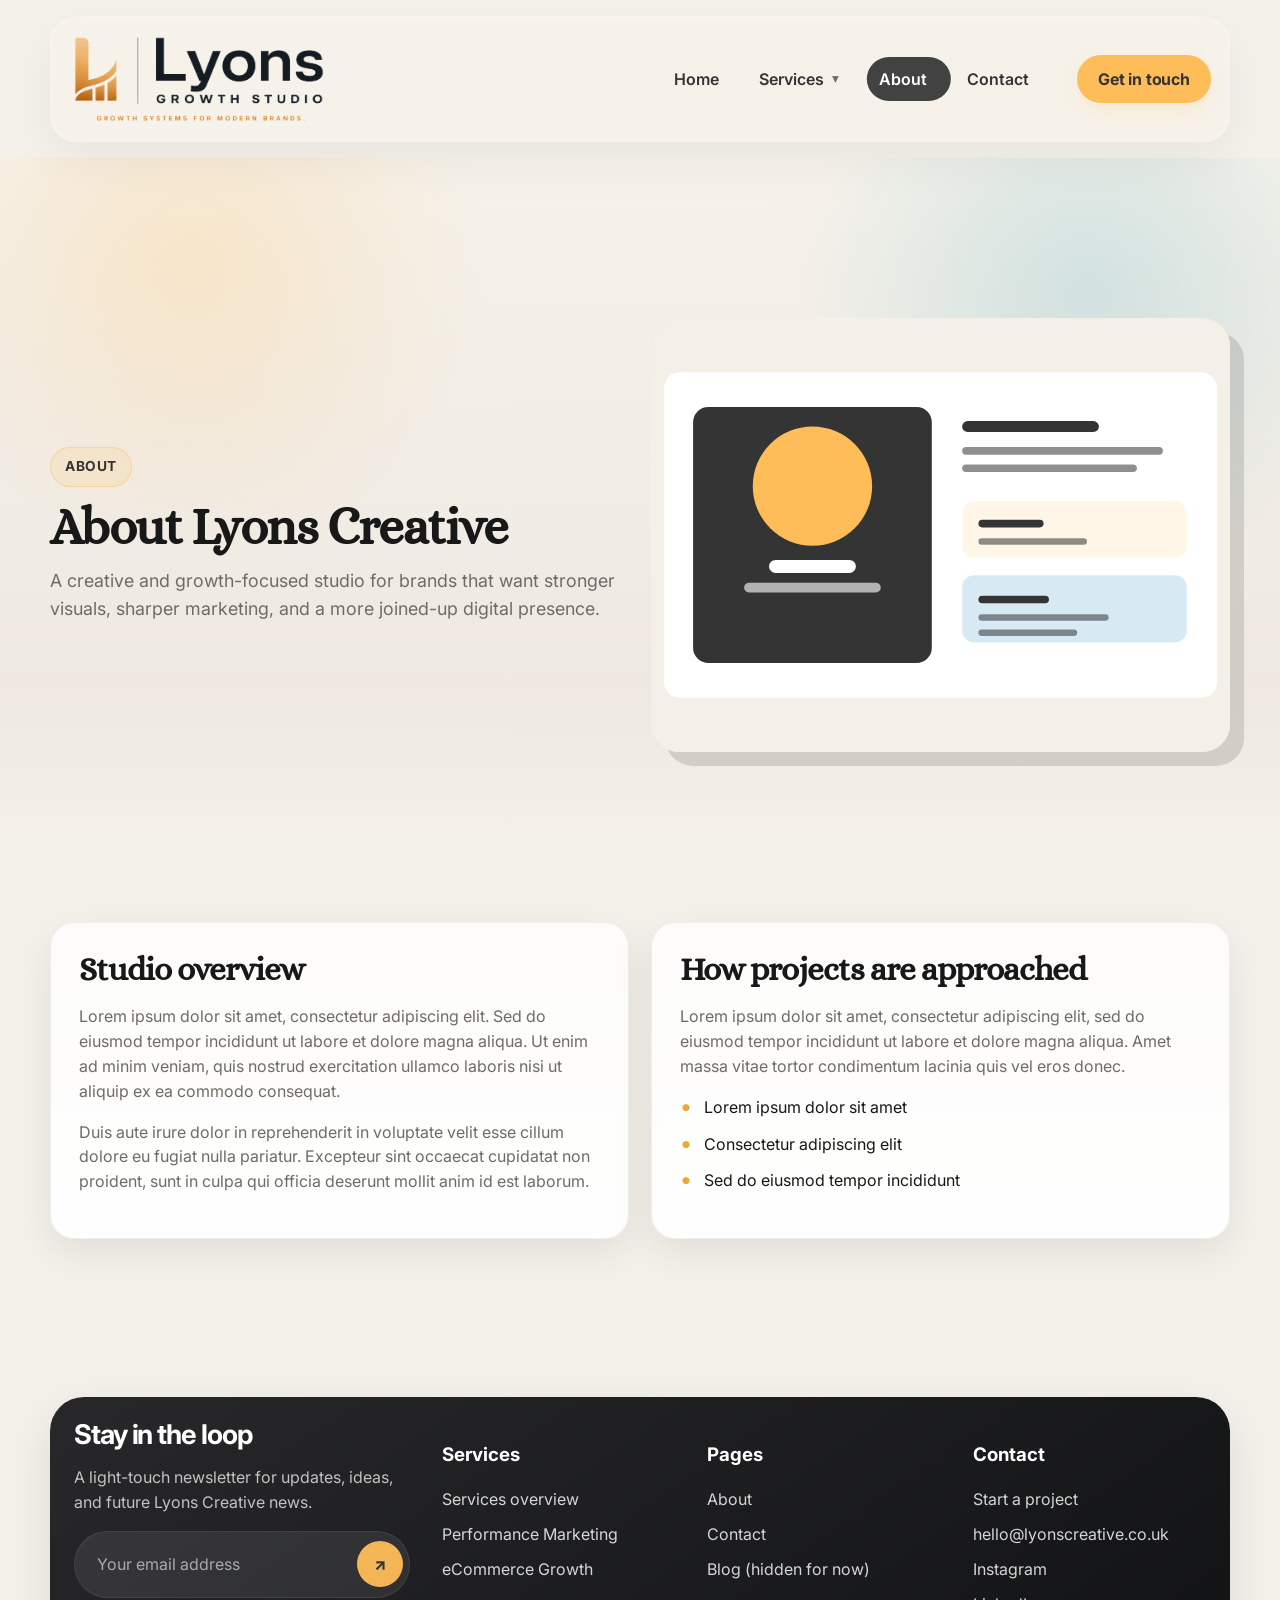
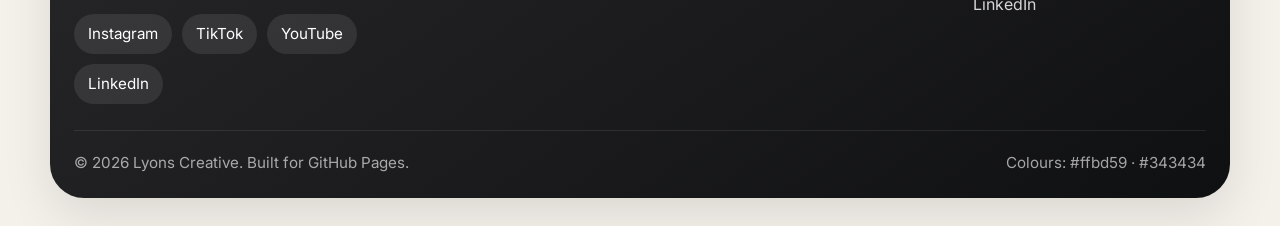
==== commit fc284410: "Add files via upload" ====
--- a/about.html
+++ b/about.html
@@ -10,7 +10,9 @@
   <meta property="og:description" content="About Lyons Creative, a creative and growth-focused studio for modern brands.">
   <meta property="og:type" content="website">
   <link rel="stylesheet" href="assets/css/styles.css">
-  <link rel="icon" href="assets/img/favicon.svg" type="image/svg+xml">
+  <link rel="icon" href="assets/img/favicon.ico" sizes="any">
+  <link rel="icon" href="assets/img/favicon.png" type="image/png">
+  <link rel="apple-touch-icon" href="assets/img/favicon.png">
 </head>
 <body>
   <a class="skip-link" href="#main">Skip to content</a>
@@ -18,9 +20,9 @@
     
 <header class="site-header">
   <div class="header-shell">
-    <a class="brand" href="index.html" aria-label="Lyons Creative home">
-      <span>LYONS</span>
-      <span>CREATIVE</span>
+    <a class="brand" href="index.html" aria-label="Lyons Growth Studio home">
+      <img class="brand-logo brand-logo-full" src="assets/img/lyons-growth-logo-main.png" alt="Lyons Growth Studio">
+      <img class="brand-logo brand-logo-icon" src="assets/img/lyons-growth-icon.png" alt="Lyons Growth Studio icon">
     </a>
     <div class="nav-wrap">
       <button class="nav-toggle" aria-expanded="false" aria-controls="primary-nav" aria-label="Open menu">☰</button>
--- a/assets/css/styles.css
+++ b/assets/css/styles.css
@@ -235,18 +235,28 @@
 .brand {
   position: relative;
   z-index: 2;
-  display: inline-grid;
-  gap: 0;
-  min-width: 160px;
-  font-weight: 800;
-  line-height: 0.92;
-  letter-spacing: -0.05em;
-  color: var(--charcoal);
+  display: inline-flex;
+  align-items: center;
+  flex: 0 0 auto;
+  width: min(260px, 32vw);
+  min-width: 190px;
   transition: transform 220ms ease;
 }
 
-.brand span:last-child { padding-left: 14px; }
-.brand:hover { transform: scale(1.045); }
+.brand-logo {
+  display: block;
+  width: 100%;
+  height: auto;
+  object-fit: contain;
+}
+
+.brand-logo-icon {
+  display: none;
+  width: 46px;
+  height: 46px;
+}
+
+.brand:hover { transform: scale(1.035); }
 
 .nav-wrap {
   position: relative;
@@ -1538,3 +1548,14 @@
   background: rgba(255, 189, 89, 0.18);
   color: var(--charcoal);
 }
+
+
+@media (max-width: 720px) {
+  .brand {
+    width: 46px;
+    min-width: 46px;
+  }
+
+  .brand-logo-full { display: none; }
+  .brand-logo-icon { display: block; }
+}
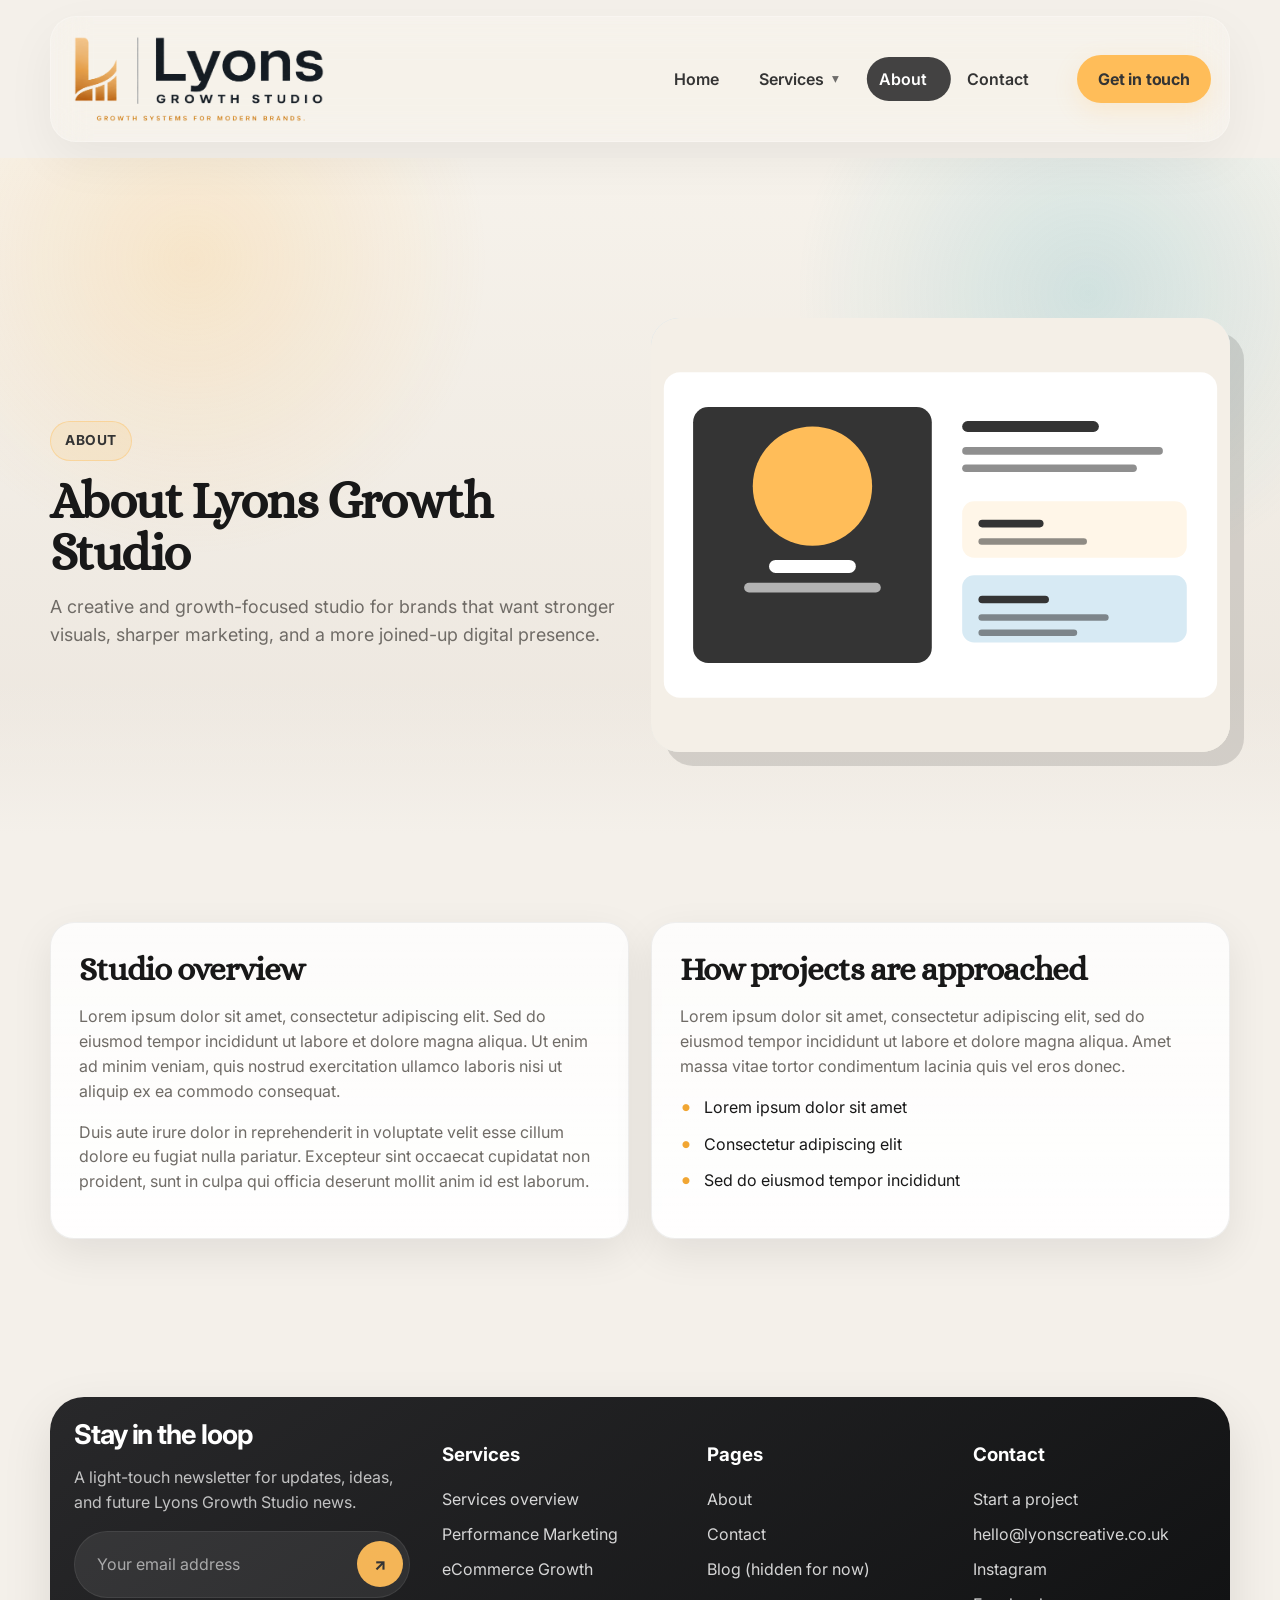
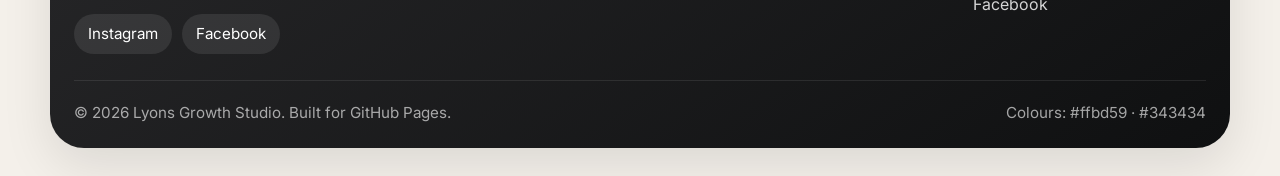
==== commit ae799df9: "Add files via upload" ====
--- a/about.html
+++ b/about.html
@@ -3,11 +3,11 @@
 <head>
   <meta charset="utf-8">
   <meta name="viewport" content="width=device-width, initial-scale=1">
-  <title>About | Lyons Creative</title>
-  <meta name="description" content="About Lyons Creative, a creative and growth-focused studio for modern brands.">
+  <title>About | Lyons Growth Studio</title>
+  <meta name="description" content="About Lyons Growth Studio, a creative and growth-focused studio for modern brands.">
   <meta name="theme-color" content="#ffbd59">
-  <meta property="og:title" content="About | Lyons Creative">
-  <meta property="og:description" content="About Lyons Creative, a creative and growth-focused studio for modern brands.">
+  <meta property="og:title" content="About | Lyons Growth Studio">
+  <meta property="og:description" content="About Lyons Growth Studio, a creative and growth-focused studio for modern brands.">
   <meta property="og:type" content="website">
   <link rel="stylesheet" href="assets/css/styles.css">
   <link rel="icon" href="assets/img/favicon.ico" sizes="any">
@@ -62,7 +62,7 @@
     <div class="grid-2" style="align-items:center;">
       <div class="section-head" style="margin-bottom:0;">
         <span class="eyebrow">About</span>
-        <h1 class="title-xl">About Lyons Creative</h1>
+        <h1 class="title-xl">About Lyons Growth Studio</h1>
         <p class="lead">A creative and growth-focused studio for brands that want stronger visuals, sharper marketing, and a more joined-up digital presence.</p>
       </div>
       <div class="image-card">
@@ -98,18 +98,16 @@
     <div class="footer-grid">
       <div>
         <h2 class="footer-title">Stay in the loop</h2>
-        <p class="muted" style="color: rgba(255,255,255,.72); max-width: 38ch;">A light-touch newsletter for updates, ideas, and future Lyons Creative news.</p>
+        <p class="muted" style="color: rgba(255,255,255,.72); max-width: 38ch;">A light-touch newsletter for updates, ideas, and future Lyons Growth Studio news.</p>
         <form class="newsletter ajax-form" action="https://formspree.io/f/mpqkbgpd" method="POST" data-ajax-form data-success-message="Thanks — you’re on the list.">
-          <input type="hidden" name="_subject" value="New newsletter signup from Lyons Creative">
+          <input type="hidden" name="_subject" value="New newsletter signup from Lyons Growth Studio">
           <input type="email" name="email" placeholder="Your email address" aria-label="Email address for newsletter" required>
           <button type="submit" aria-label="Submit newsletter form">↗</button>
         </form>
         <div class="form-status newsletter-status" role="status" aria-live="polite"></div>
         <div class="social-row">
-          <a class="social-link" href="https://www.instagram.com" target="_blank" rel="noreferrer">Instagram</a>
-          <a class="social-link" href="https://www.tiktok.com" target="_blank" rel="noreferrer">TikTok</a>
-          <a class="social-link" href="https://www.youtube.com" target="_blank" rel="noreferrer">YouTube</a>
-          <a class="social-link" href="https://www.linkedin.com" target="_blank" rel="noreferrer">LinkedIn</a>
+          <a class="social-link" href="https://www.instagram.com/lyonsgrowthstudio/" target="_blank" rel="noreferrer">Instagram</a>
+          <a class="social-link" href="https://www.facebook.com/LyonsGrowthStudio/" target="_blank" rel="noreferrer">Facebook</a>
         </div>
       </div>
       <div>
@@ -133,13 +131,13 @@
         <ul class="footer-list">
           <li><a href="contact.html">Start a project</a></li>
           <li><a href="mailto:hello@lyonscreative.co.uk">hello@lyonscreative.co.uk</a></li>
-          <li><a href="https://www.instagram.com" target="_blank" rel="noreferrer">Instagram</a></li>
-          <li><a href="https://www.linkedin.com" target="_blank" rel="noreferrer">LinkedIn</a></li>
+          <li><a href="https://www.instagram.com/lyonsgrowthstudio/" target="_blank" rel="noreferrer">Instagram</a></li>
+          <li><a href="https://www.facebook.com/LyonsGrowthStudio/" target="_blank" rel="noreferrer">Facebook</a></li>
         </ul>
       </div>
     </div>
     <div class="footer-bottom">
-      <span>© <span data-year></span> Lyons Creative. Built for GitHub Pages.</span>
+      <span>© <span data-year></span> Lyons Growth Studio. Built for GitHub Pages.</span>
       <span>Colours: #ffbd59 · #343434</span>
     </div>
   </div>
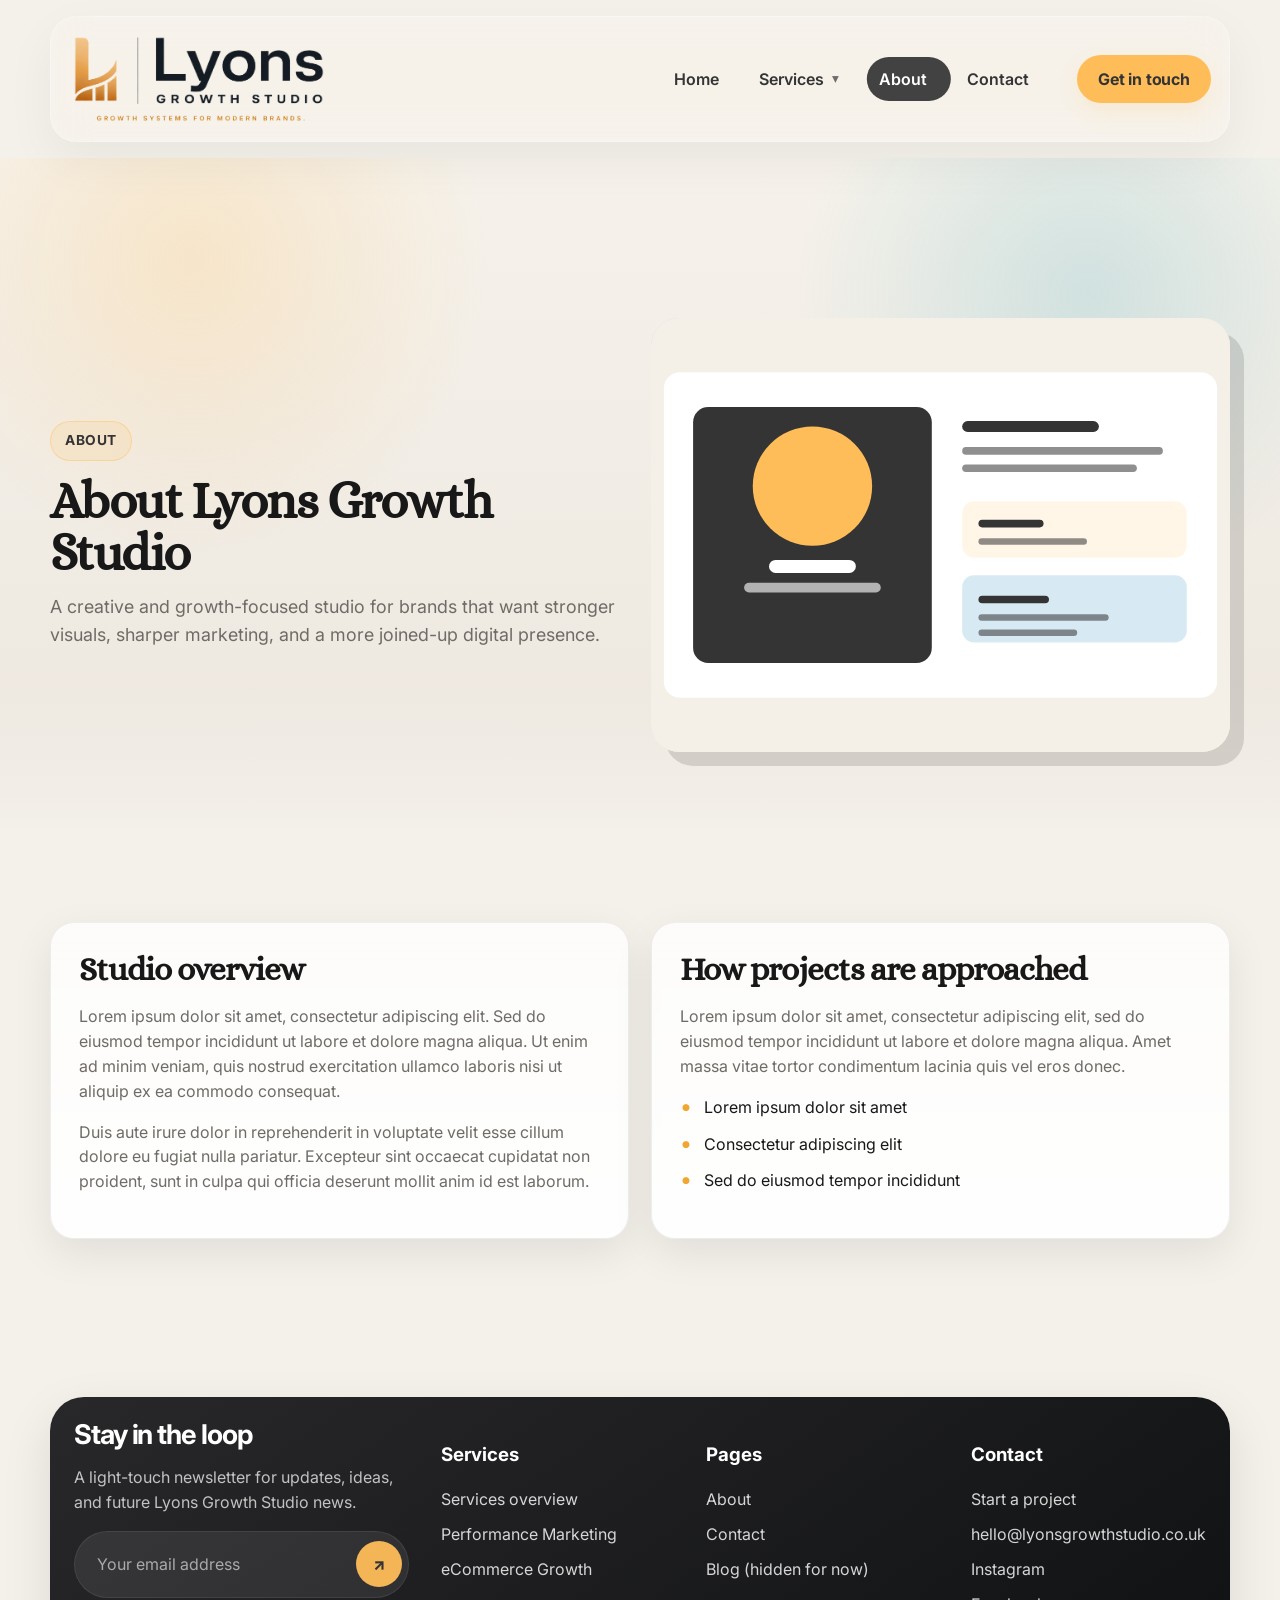
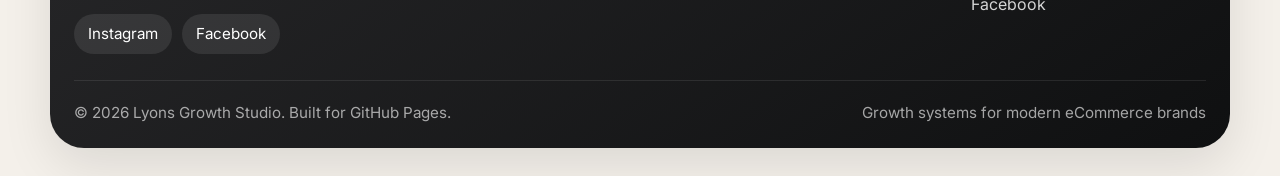
==== commit ded2f0a5: "Add files via upload" ====
--- a/about.html
+++ b/about.html
@@ -130,7 +130,7 @@
         <h3>Contact</h3>
         <ul class="footer-list">
           <li><a href="contact.html">Start a project</a></li>
-          <li><a href="mailto:hello@lyonscreative.co.uk">hello@lyonscreative.co.uk</a></li>
+          <li><a href="mailto:hello@lyonsgrowthstudio.co.uk">hello@lyonsgrowthstudio.co.uk</a></li>
           <li><a href="https://www.instagram.com/lyonsgrowthstudio/" target="_blank" rel="noreferrer">Instagram</a></li>
           <li><a href="https://www.facebook.com/LyonsGrowthStudio/" target="_blank" rel="noreferrer">Facebook</a></li>
         </ul>
@@ -138,7 +138,7 @@
     </div>
     <div class="footer-bottom">
       <span>© <span data-year></span> Lyons Growth Studio. Built for GitHub Pages.</span>
-      <span>Colours: #ffbd59 · #343434</span>
+      <span>Growth systems for modern eCommerce brands</span>
     </div>
   </div>
 </footer>
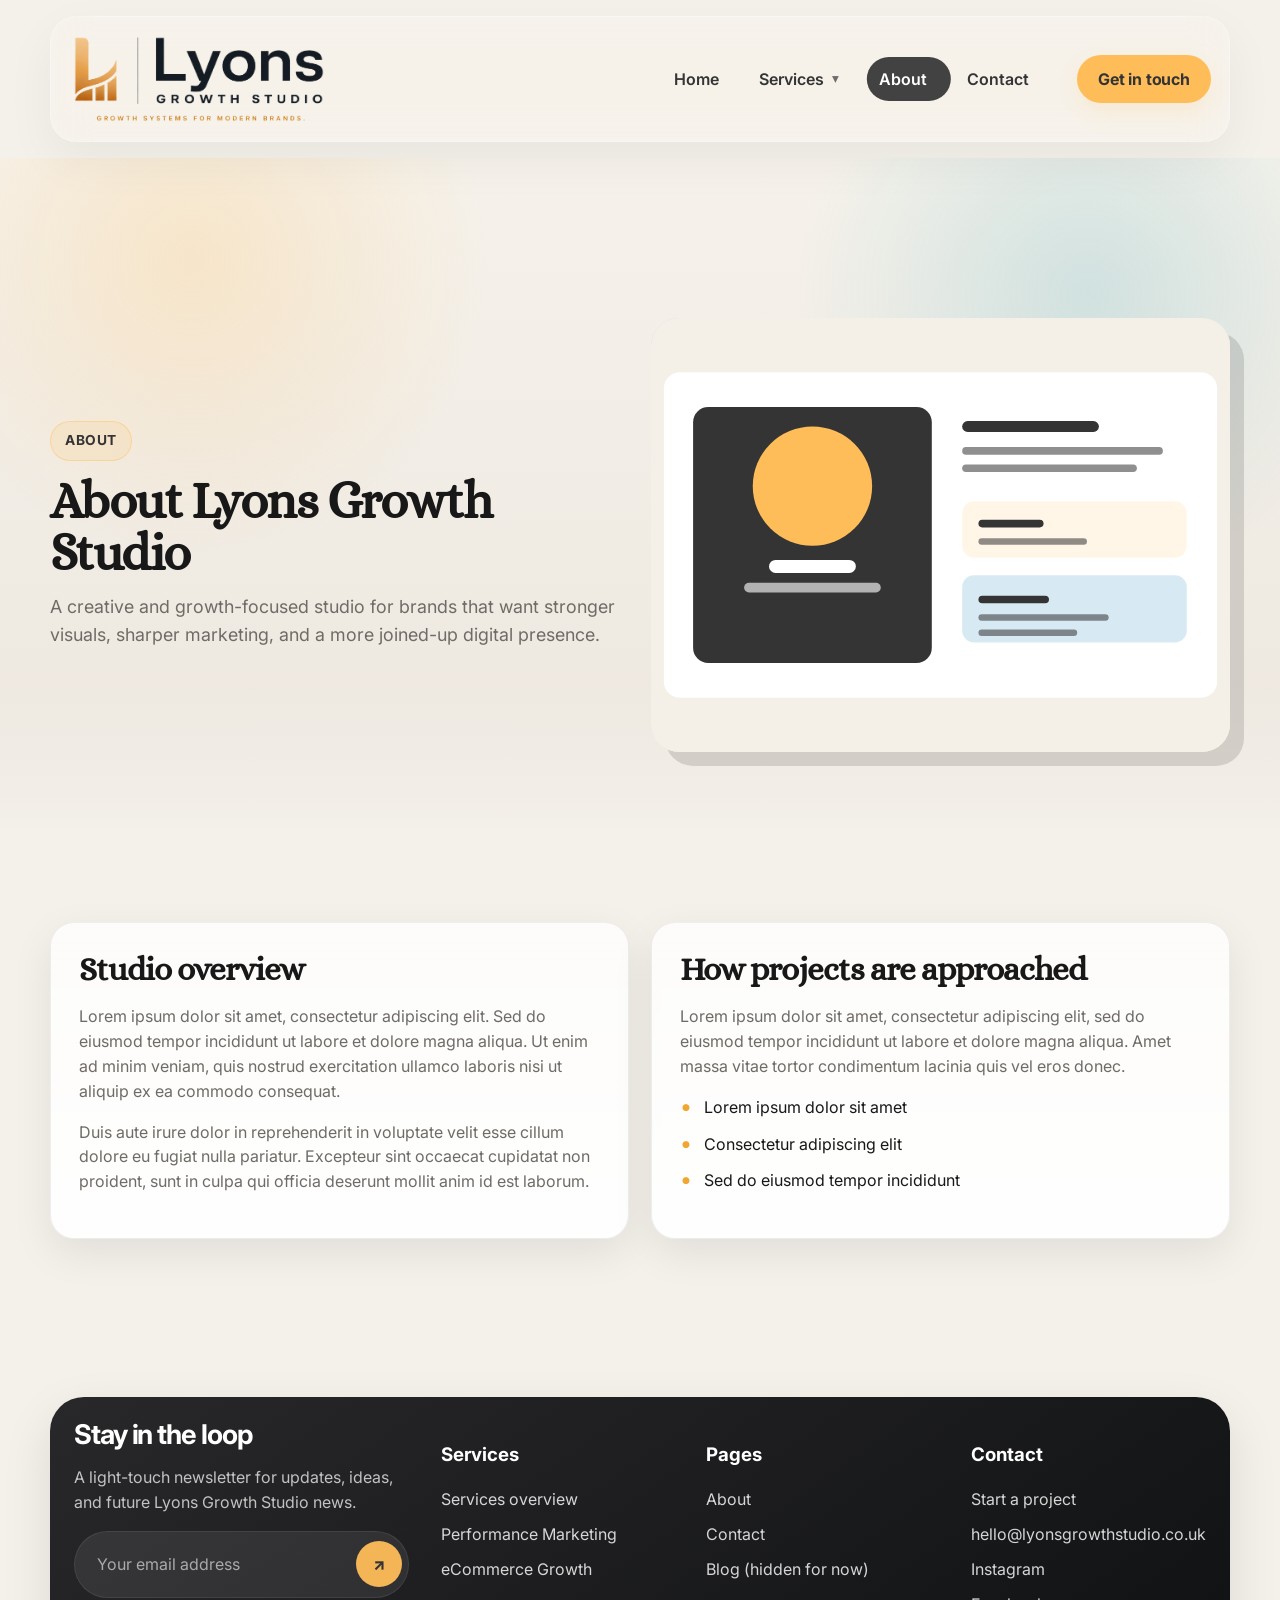
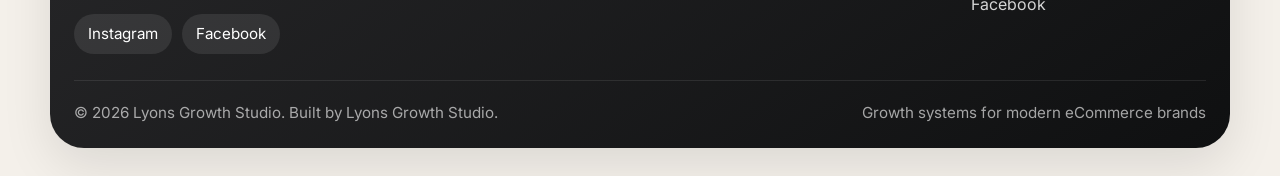
==== commit 7c48d70f: "Add files via upload" ====
--- a/about.html
+++ b/about.html
@@ -9,6 +9,8 @@
   <meta property="og:title" content="About | Lyons Growth Studio">
   <meta property="og:description" content="About Lyons Growth Studio, a creative and growth-focused studio for modern brands.">
   <meta property="og:type" content="website">
+  <link rel="canonical" href="https://lyonsgrowthstudio.co.uk/about.html">
+  <meta property="og:url" content="https://lyonsgrowthstudio.co.uk/about.html">
   <link rel="stylesheet" href="assets/css/styles.css">
   <link rel="icon" href="assets/img/favicon.ico" sizes="any">
   <link rel="icon" href="assets/img/favicon.png" type="image/png">
@@ -137,7 +139,7 @@
       </div>
     </div>
     <div class="footer-bottom">
-      <span>© <span data-year></span> Lyons Growth Studio. Built for GitHub Pages.</span>
+      <span>© <span data-year></span> Lyons Growth Studio. Built by Lyons Growth Studio.</span>
       <span>Growth systems for modern eCommerce brands</span>
     </div>
   </div>
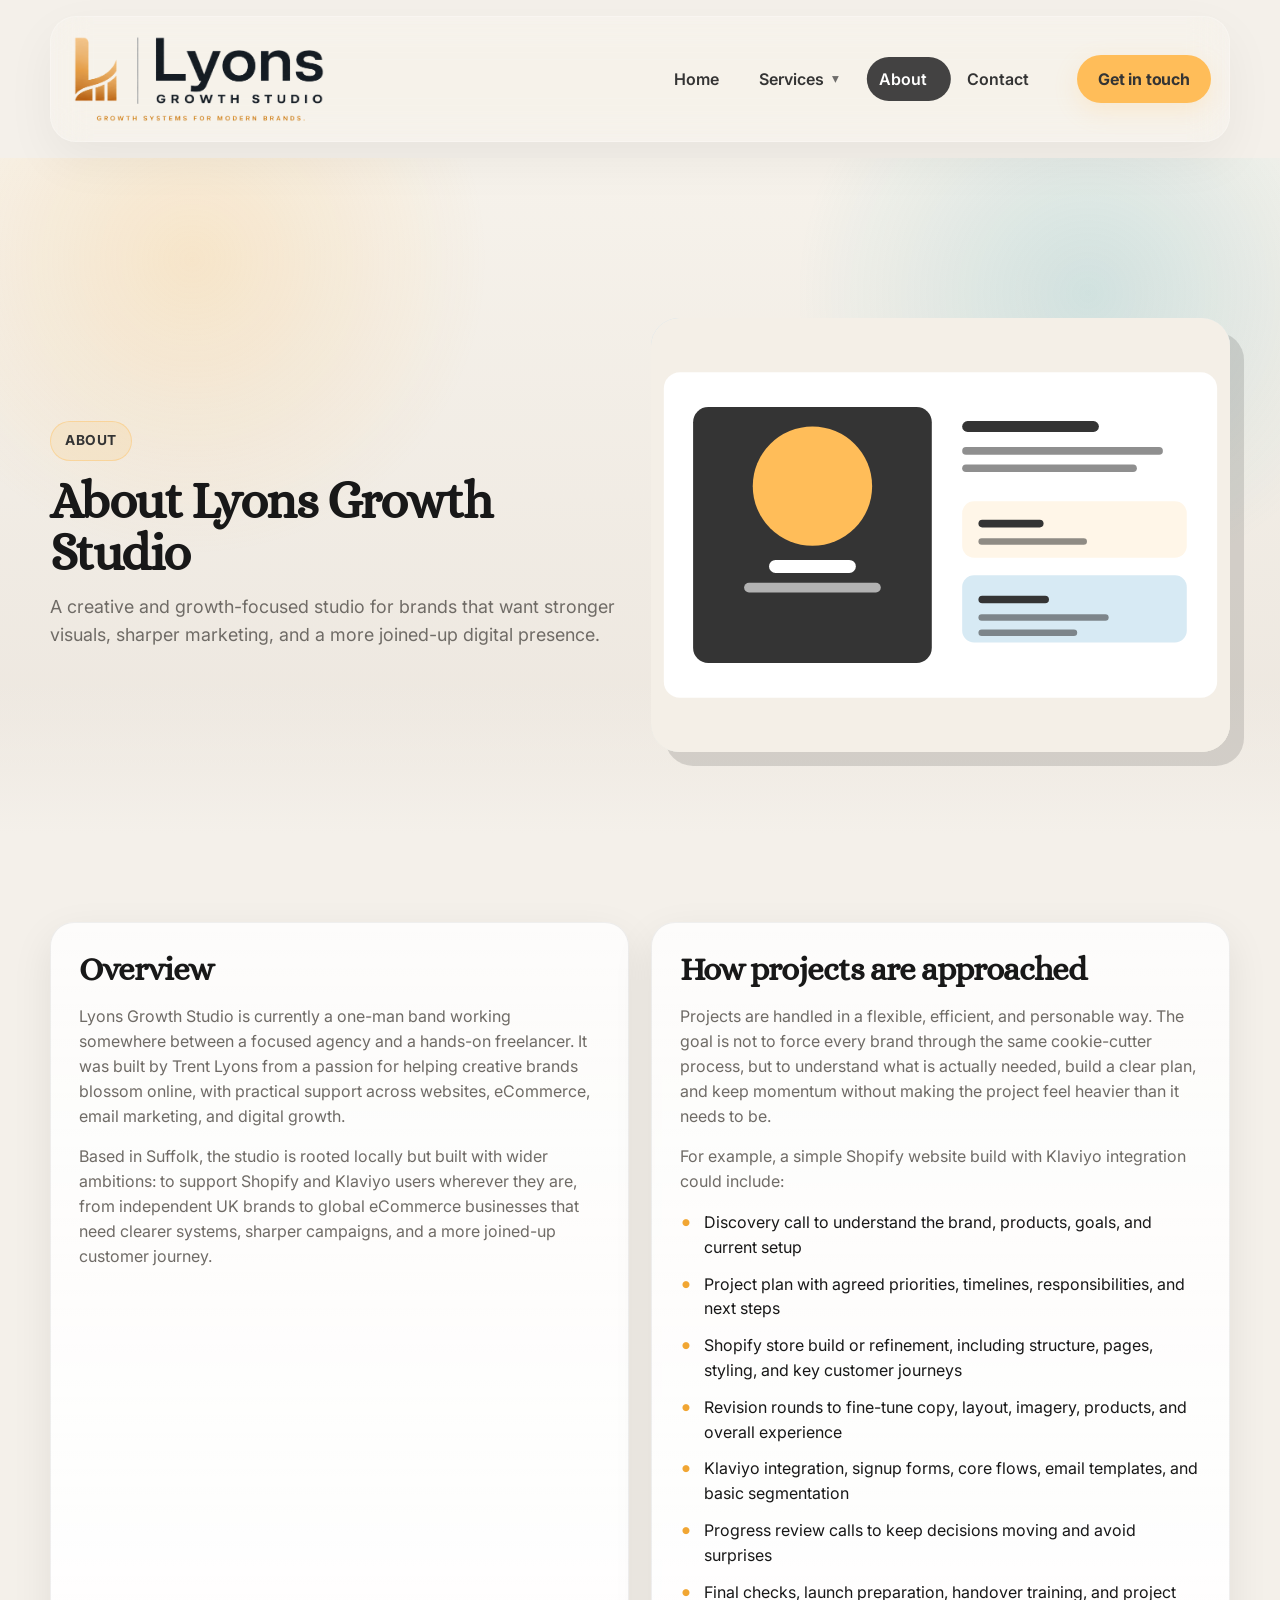
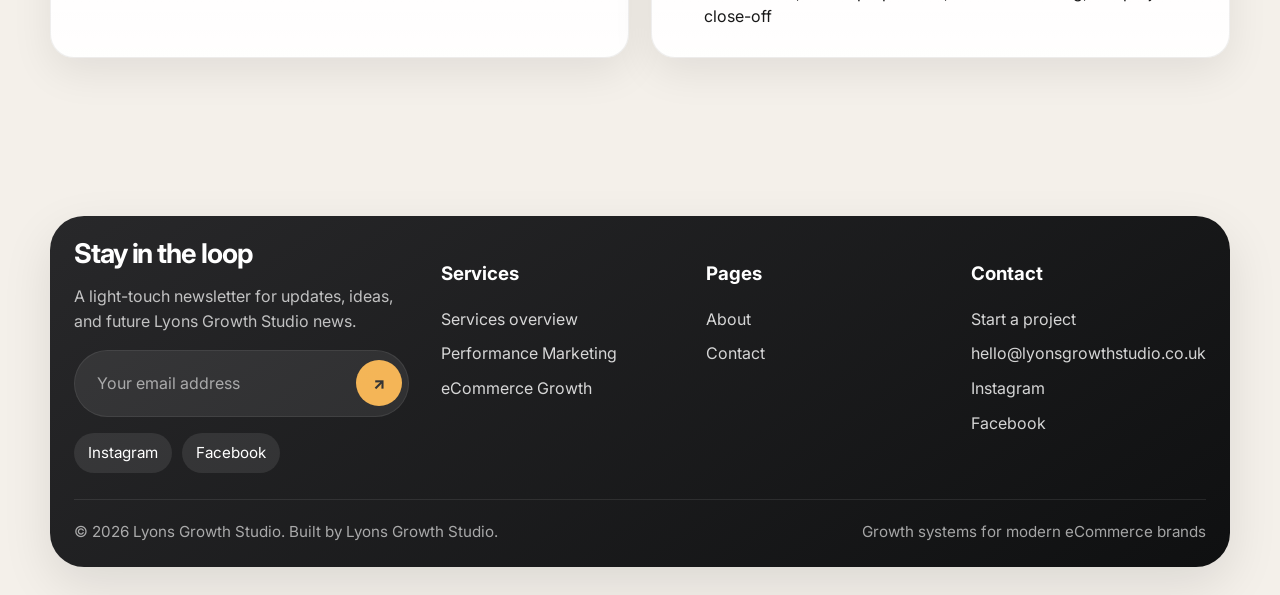
==== commit 3216b402: "Add files via upload" ====
--- a/about.html
+++ b/about.html
@@ -77,17 +77,22 @@
 <section class="section">
   <div class="container grid-2">
     <div class="card soft">
-      <h2 class="title-md">Studio overview</h2>
-      <p class="muted">Lorem ipsum dolor sit amet, consectetur adipiscing elit. Sed do eiusmod tempor incididunt ut labore et dolore magna aliqua. Ut enim ad minim veniam, quis nostrud exercitation ullamco laboris nisi ut aliquip ex ea commodo consequat.</p>
-      <p class="muted">Duis aute irure dolor in reprehenderit in voluptate velit esse cillum dolore eu fugiat nulla pariatur. Excepteur sint occaecat cupidatat non proident, sunt in culpa qui officia deserunt mollit anim id est laborum.</p>
+      <h2 class="title-md">Overview</h2>
+      <p class="muted">Lyons Growth Studio is currently a one-man band working somewhere between a focused agency and a hands-on freelancer. It was built by Trent Lyons from a passion for helping creative brands blossom online, with practical support across websites, eCommerce, email marketing, and digital growth.</p>
+      <p class="muted">Based in Suffolk, the studio is rooted locally but built with wider ambitions: to support Shopify and Klaviyo users wherever they are, from independent UK brands to global eCommerce businesses that need clearer systems, sharper campaigns, and a more joined-up customer journey.</p>
     </div>
     <div class="card soft">
       <h2 class="title-md">How projects are approached</h2>
-      <p class="muted">Lorem ipsum dolor sit amet, consectetur adipiscing elit, sed do eiusmod tempor incididunt ut labore et dolore magna aliqua. Amet massa vitae tortor condimentum lacinia quis vel eros donec.</p>
+      <p class="muted">Projects are handled in a flexible, efficient, and personable way. The goal is not to force every brand through the same cookie-cutter process, but to understand what is actually needed, build a clear plan, and keep momentum without making the project feel heavier than it needs to be.</p>
+      <p class="muted">For example, a simple Shopify website build with Klaviyo integration could include:</p>
       <ul class="check-list">
-        <li>Lorem ipsum dolor sit amet</li>
-        <li>Consectetur adipiscing elit</li>
-        <li>Sed do eiusmod tempor incididunt</li>
+        <li>Discovery call to understand the brand, products, goals, and current setup</li>
+        <li>Project plan with agreed priorities, timelines, responsibilities, and next steps</li>
+        <li>Shopify store build or refinement, including structure, pages, styling, and key customer journeys</li>
+        <li>Revision rounds to fine-tune copy, layout, imagery, products, and overall experience</li>
+        <li>Klaviyo integration, signup forms, core flows, email templates, and basic segmentation</li>
+        <li>Progress review calls to keep decisions moving and avoid surprises</li>
+        <li>Final checks, launch preparation, handover training, and project close-off</li>
       </ul>
     </div>
   </div>
@@ -125,7 +130,6 @@
         <ul class="footer-list">
           <li><a href="about.html">About</a></li>
           <li><a href="contact.html">Contact</a></li>
-          <li><a href="blog.html">Blog (hidden for now)</a></li>
         </ul>
       </div>
       <div>
--- a/assets/css/styles.css
+++ b/assets/css/styles.css
@@ -1559,3 +1559,10 @@
   .brand-logo-full { display: none; }
   .brand-logo-icon { display: block; }
 }
+
+.booking-card iframe {
+  display: block;
+  margin-top: 18px;
+  border-radius: 18px;
+  background: #fff;
+}
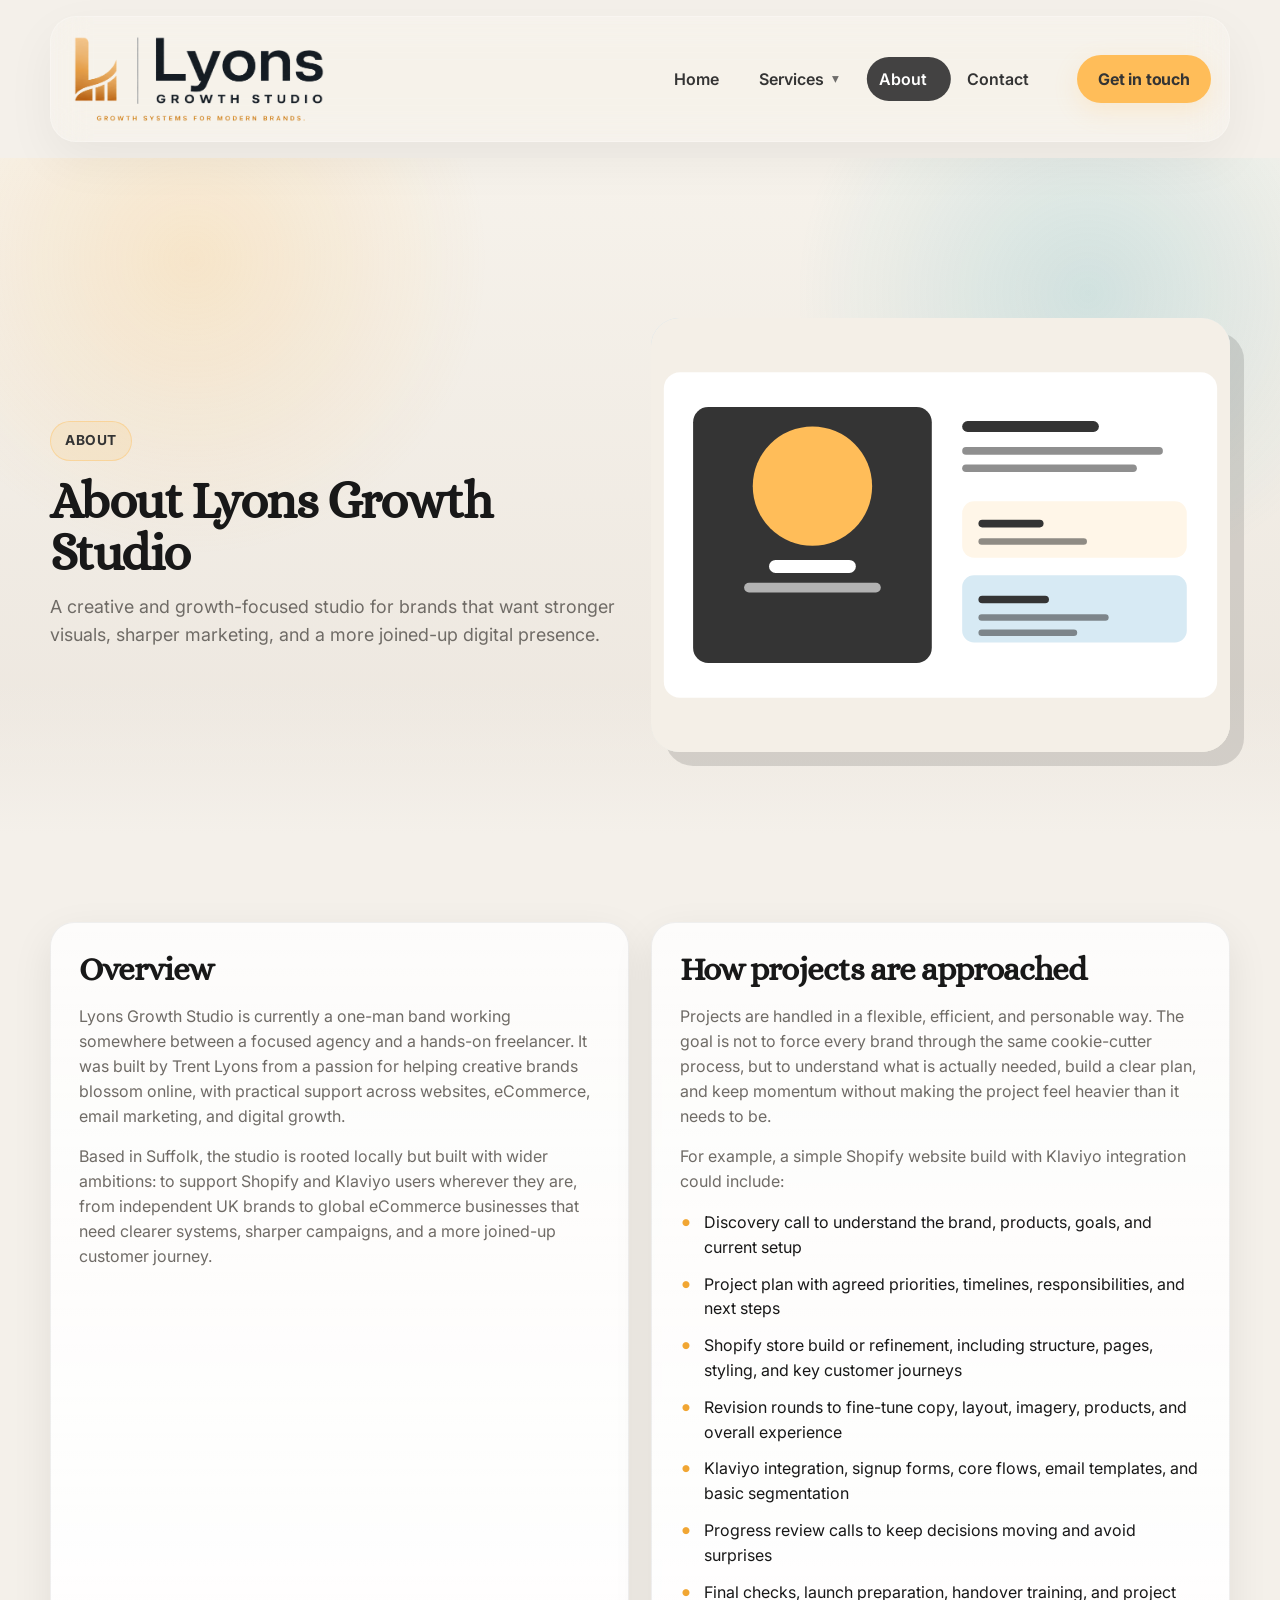
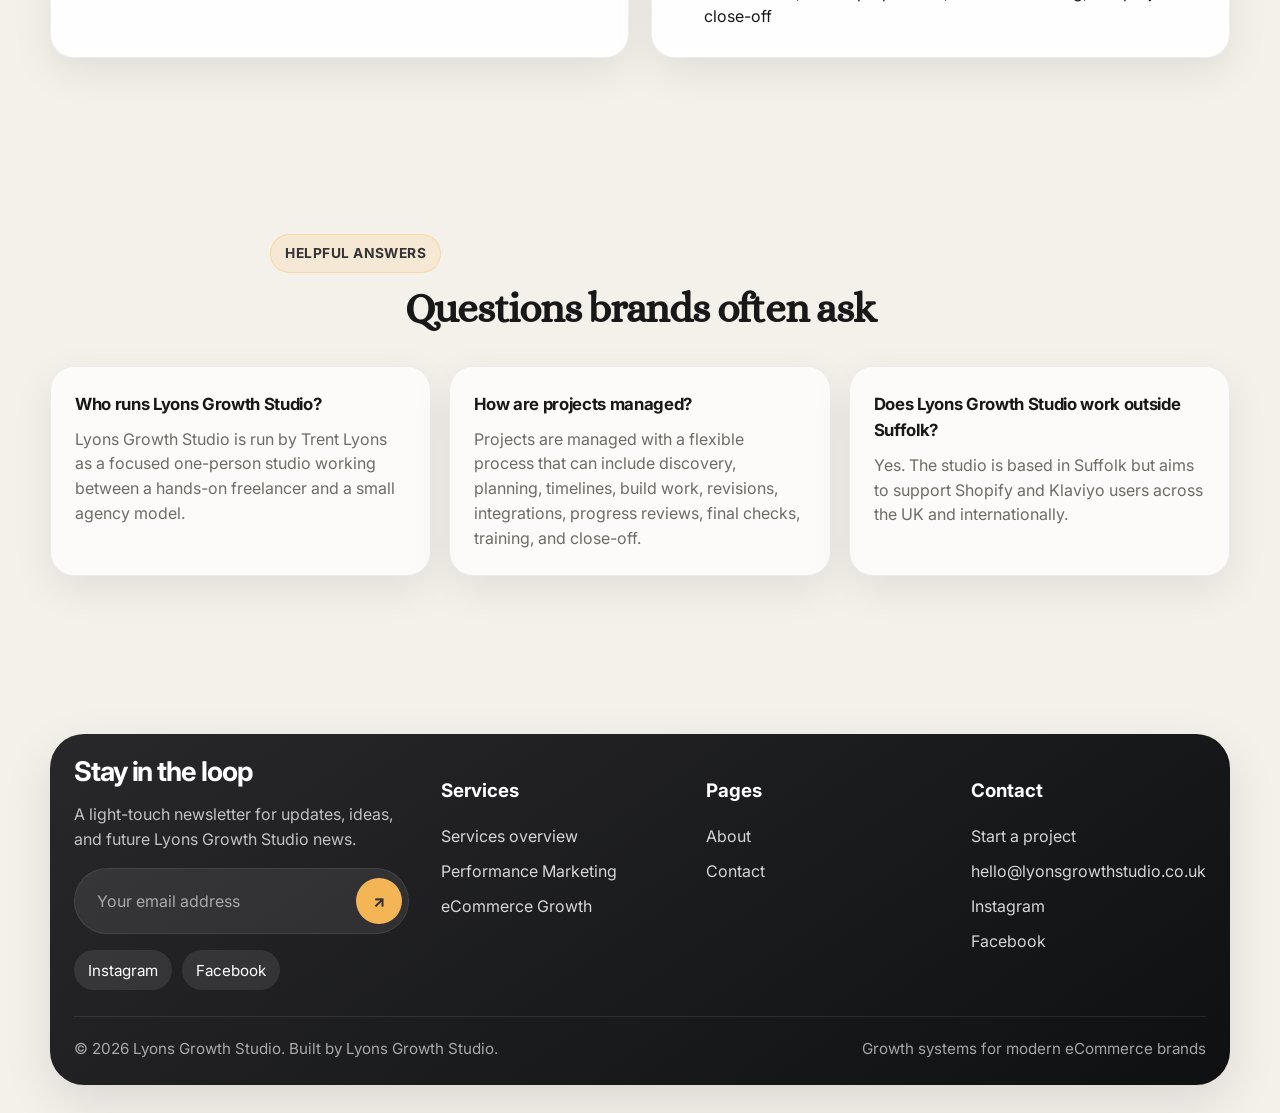
==== commit 3e08a3a9: "Add files via upload" ====
--- a/about.html
+++ b/about.html
@@ -3,18 +3,36 @@
 <head>
   <meta charset="utf-8">
   <meta name="viewport" content="width=device-width, initial-scale=1">
-  <title>About | Lyons Growth Studio</title>
-  <meta name="description" content="About Lyons Growth Studio, a creative and growth-focused studio for modern brands.">
+  <title>About Lyons Growth Studio | Suffolk Shopify &amp; Klaviyo Support</title>
+  <meta name="description" content="Learn about Lyons Growth Studio, a Suffolk-based growth studio helping creative Shopify brands with websites, Klaviyo, performance marketing, and eCommerce systems.">
+  <meta name="robots" content="index, follow, max-image-preview:large">
+  <meta name="author" content="Lyons Growth Studio">
   <meta name="theme-color" content="#ffbd59">
-  <meta property="og:title" content="About | Lyons Growth Studio">
-  <meta property="og:description" content="About Lyons Growth Studio, a creative and growth-focused studio for modern brands.">
+  <link rel="canonical" href="https://lyonsgrowthstudio.co.uk/about.html">
+  <meta property="og:title" content="About Lyons Growth Studio | Suffolk Shopify &amp; Klaviyo Support">
+  <meta property="og:description" content="Learn about Lyons Growth Studio, a Suffolk-based growth studio helping creative Shopify brands with websites, Klaviyo, performance marketing, and eCommerce systems.">
   <meta property="og:type" content="website">
-  <link rel="canonical" href="https://lyonsgrowthstudio.co.uk/about.html">
   <meta property="og:url" content="https://lyonsgrowthstudio.co.uk/about.html">
+  <meta property="og:site_name" content="Lyons Growth Studio">
+  <meta property="og:locale" content="en_GB">
+  <meta property="og:image" content="https://lyonsgrowthstudio.co.uk/assets/img/social-share.png">
+  <meta property="og:image:secure_url" content="https://lyonsgrowthstudio.co.uk/assets/img/social-share.png">
+  <meta property="og:image:width" content="1200">
+  <meta property="og:image:height" content="630">
+  <meta property="og:image:type" content="image/png">
+  <meta property="og:image:alt" content="Lyons Growth Studio logo over a warm abstract hero background.">
+  <meta name="twitter:card" content="summary_large_image">
+  <meta name="twitter:title" content="About Lyons Growth Studio | Suffolk Shopify &amp; Klaviyo Support">
+  <meta name="twitter:description" content="Learn about Lyons Growth Studio, a Suffolk-based growth studio helping creative Shopify brands with websites, Klaviyo, performance marketing, and eCommerce systems.">
+  <meta name="twitter:image" content="https://lyonsgrowthstudio.co.uk/assets/img/social-share.png">
+  <meta name="twitter:image:alt" content="Lyons Growth Studio logo over a warm abstract hero background.">
   <link rel="stylesheet" href="assets/css/styles.css">
   <link rel="icon" href="assets/img/favicon.ico" sizes="any">
   <link rel="icon" href="assets/img/favicon.png" type="image/png">
   <link rel="apple-touch-icon" href="assets/img/favicon.png">
+  <script type="application/ld+json">
+{"@context":"https://schema.org","@graph":[{"@type":["Organization","ProfessionalService"],"@id":"https://lyonsgrowthstudio.co.uk/#organization","name":"Lyons Growth Studio","url":"https://lyonsgrowthstudio.co.uk/","logo":"https://lyonsgrowthstudio.co.uk/assets/img/lyons-growth-logo-main.png","image":"https://lyonsgrowthstudio.co.uk/assets/img/social-share.png","email":"hello@lyonsgrowthstudio.co.uk","founder":{"@type":"Person","name":"Trent Lyons"},"address":{"@type":"PostalAddress","addressRegion":"Suffolk","addressCountry":"GB"},"areaServed":["Suffolk","United Kingdom","Worldwide"],"sameAs":["https://www.instagram.com/lyonsgrowthstudio/","https://www.facebook.com/LyonsGrowthStudio/"],"description":"Lyons Growth Studio helps modern Shopify and eCommerce brands grow through performance marketing, Klaviyo email marketing, automation, Shopify support, creative testing, and retention systems.","serviceType":["Performance marketing","Paid ads management","Shopify support","Klaviyo email marketing","eCommerce growth","Marketing automation"]},{"@type":"WebSite","@id":"https://lyonsgrowthstudio.co.uk/#website","url":"https://lyonsgrowthstudio.co.uk/","name":"Lyons Growth Studio","publisher":{"@id":"https://lyonsgrowthstudio.co.uk/#organization"},"inLanguage":"en-GB"},{"@type":"WebPage","@id":"https://lyonsgrowthstudio.co.uk/about.html#webpage","url":"https://lyonsgrowthstudio.co.uk/about.html","name":"About Lyons Growth Studio | Suffolk Shopify & Klaviyo Support","description":"Learn about Lyons Growth Studio, a Suffolk-based growth studio helping creative Shopify brands with websites, Klaviyo, performance marketing, and eCommerce systems.","isPartOf":{"@id":"https://lyonsgrowthstudio.co.uk/#website"},"about":{"@id":"https://lyonsgrowthstudio.co.uk/#organization"},"publisher":{"@id":"https://lyonsgrowthstudio.co.uk/#organization"},"primaryImageOfPage":"https://lyonsgrowthstudio.co.uk/assets/img/social-share.png","inLanguage":"en-GB"},{"@type":"BreadcrumbList","@id":"https://lyonsgrowthstudio.co.uk/about.html#breadcrumb","itemListElement":[{"@type":"ListItem","position":1,"name":"Home","item":"https://lyonsgrowthstudio.co.uk/"},{"@type":"ListItem","position":2,"name":"About Lyons Growth Studio","item":"https://lyonsgrowthstudio.co.uk/about.html"}]},{"@type":"FAQPage","@id":"https://lyonsgrowthstudio.co.uk/about.html#faq","mainEntity":[{"@type":"Question","name":"Who runs Lyons Growth Studio?","acceptedAnswer":{"@type":"Answer","text":"Lyons Growth Studio is run by Trent Lyons as a focused one-person studio working between a hands-on freelancer and a small agency model."}},{"@type":"Question","name":"How are projects managed?","acceptedAnswer":{"@type":"Answer","text":"Projects are managed with a flexible process that can include discovery, planning, timelines, build work, revisions, integrations, progress reviews, final checks, training, and close-off."}},{"@type":"Question","name":"Does Lyons Growth Studio work outside Suffolk?","acceptedAnswer":{"@type":"Answer","text":"Yes. The studio is based in Suffolk but aims to support Shopify and Klaviyo users across the UK and internationally."}}]}]}
+  </script>
 </head>
 <body>
   <a class="skip-link" href="#main">Skip to content</a>
@@ -23,14 +41,14 @@
 <header class="site-header">
   <div class="header-shell">
     <a class="brand" href="index.html" aria-label="Lyons Growth Studio home">
-      <img class="brand-logo brand-logo-full" src="assets/img/lyons-growth-logo-main.png" alt="Lyons Growth Studio">
-      <img class="brand-logo brand-logo-icon" src="assets/img/lyons-growth-icon.png" alt="Lyons Growth Studio icon">
+      <img class="brand-logo brand-logo-full" src="assets/img/lyons-growth-logo-main.png" alt="Lyons Growth Studio" decoding="async">
+      <img class="brand-logo brand-logo-icon" src="assets/img/lyons-growth-icon.png" alt="Lyons Growth Studio icon" decoding="async">
     </a>
     <div class="nav-wrap">
       <button class="nav-toggle" aria-expanded="false" aria-controls="primary-nav" aria-label="Open menu">☰</button>
       <nav class="site-nav" id="primary-nav" aria-label="Primary">
         <ul class="nav-list">
-          <span class="nav-pill" aria-hidden="true"></span>
+          <li class="nav-pill" aria-hidden="true" role="presentation"></li>
           <li class="nav-item" data-pill="true">
             <a class="nav-link" href="index.html">Home</a>
             
@@ -68,7 +86,7 @@
         <p class="lead">A creative and growth-focused studio for brands that want stronger visuals, sharper marketing, and a more joined-up digital presence.</p>
       </div>
       <div class="image-card">
-        <img src="assets/img/about-studio.svg" alt="Abstract studio illustration">
+        <img src="assets/img/about-studio.svg" alt="Abstract studio illustration" loading="lazy" decoding="async">
       </div>
     </div>
   </div>
@@ -94,6 +112,29 @@
         <li>Progress review calls to keep decisions moving and avoid surprises</li>
         <li>Final checks, launch preparation, handover training, and project close-off</li>
       </ul>
+    </div>
+  </div>
+</section>
+
+<section class="section seo-faq" aria-labelledby="faq-heading">
+  <div class="container">
+    <div class="section-head" style="text-align:center; margin-inline:auto;">
+      <span class="eyebrow">Helpful answers</span>
+      <h2 class="title-lg" id="faq-heading">Questions brands often ask</h2>
+    </div>
+    <div class="faq-grid">
+        <article class="faq-card">
+          <h3>Who runs Lyons Growth Studio?</h3>
+          <p>Lyons Growth Studio is run by Trent Lyons as a focused one-person studio working between a hands-on freelancer and a small agency model.</p>
+        </article>
+        <article class="faq-card">
+          <h3>How are projects managed?</h3>
+          <p>Projects are managed with a flexible process that can include discovery, planning, timelines, build work, revisions, integrations, progress reviews, final checks, training, and close-off.</p>
+        </article>
+        <article class="faq-card">
+          <h3>Does Lyons Growth Studio work outside Suffolk?</h3>
+          <p>Yes. The studio is based in Suffolk but aims to support Shopify and Klaviyo users across the UK and internationally.</p>
+        </article>
     </div>
   </div>
 </section>
--- a/assets/css/styles.css
+++ b/assets/css/styles.css
@@ -1566,3 +1566,34 @@
   border-radius: 18px;
   background: #fff;
 }
+
+
+/* SEO / AEO answer blocks */
+.faq-grid {
+  display: grid;
+  grid-template-columns: repeat(3, minmax(0, 1fr));
+  gap: 18px;
+}
+
+.faq-card {
+  padding: 24px;
+  border-radius: 24px;
+  border: 1px solid rgba(52, 52, 52, 0.08);
+  background: rgba(255, 255, 255, 0.72);
+  box-shadow: var(--shadow-soft);
+}
+
+.faq-card h3 {
+  margin: 0 0 10px;
+  font-size: 1.05rem;
+  letter-spacing: -0.02em;
+}
+
+.faq-card p {
+  margin: 0;
+  color: var(--muted);
+}
+
+@media (max-width: 860px) {
+  .faq-grid { grid-template-columns: 1fr; }
+}
